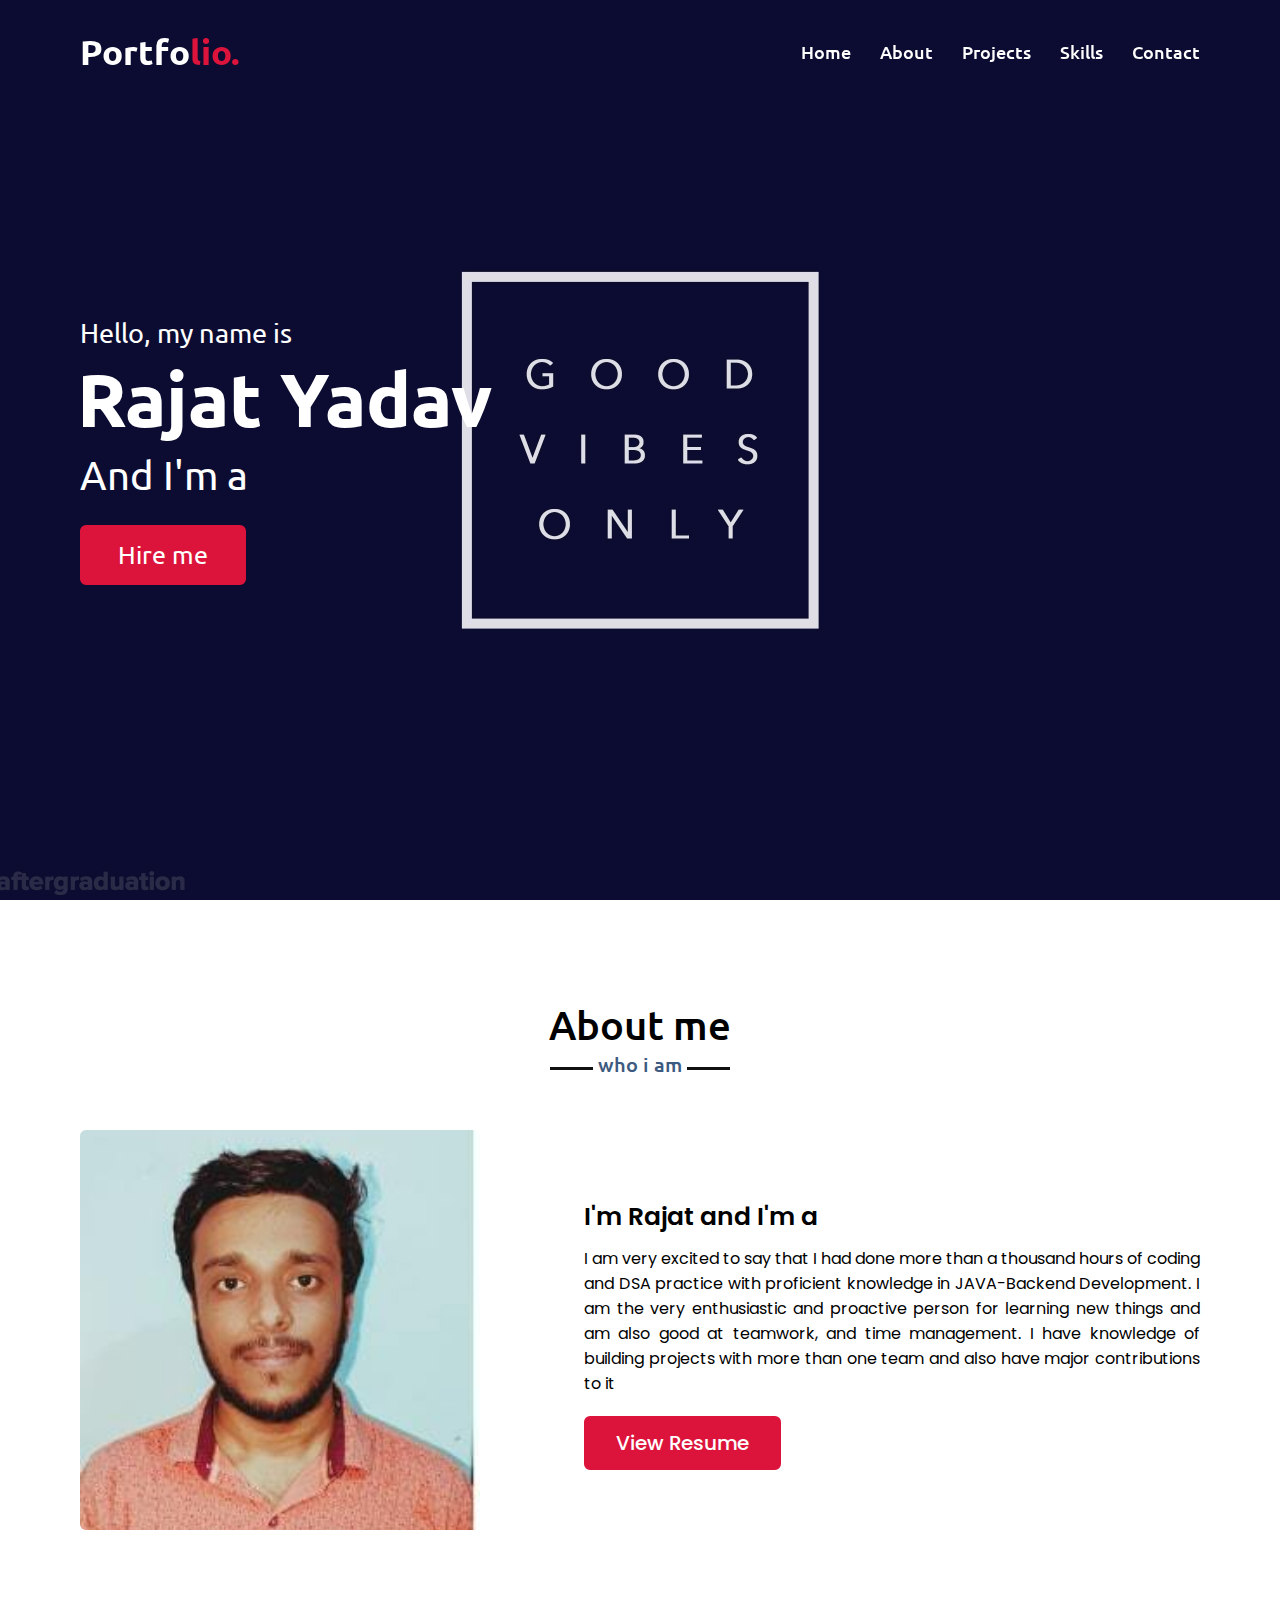
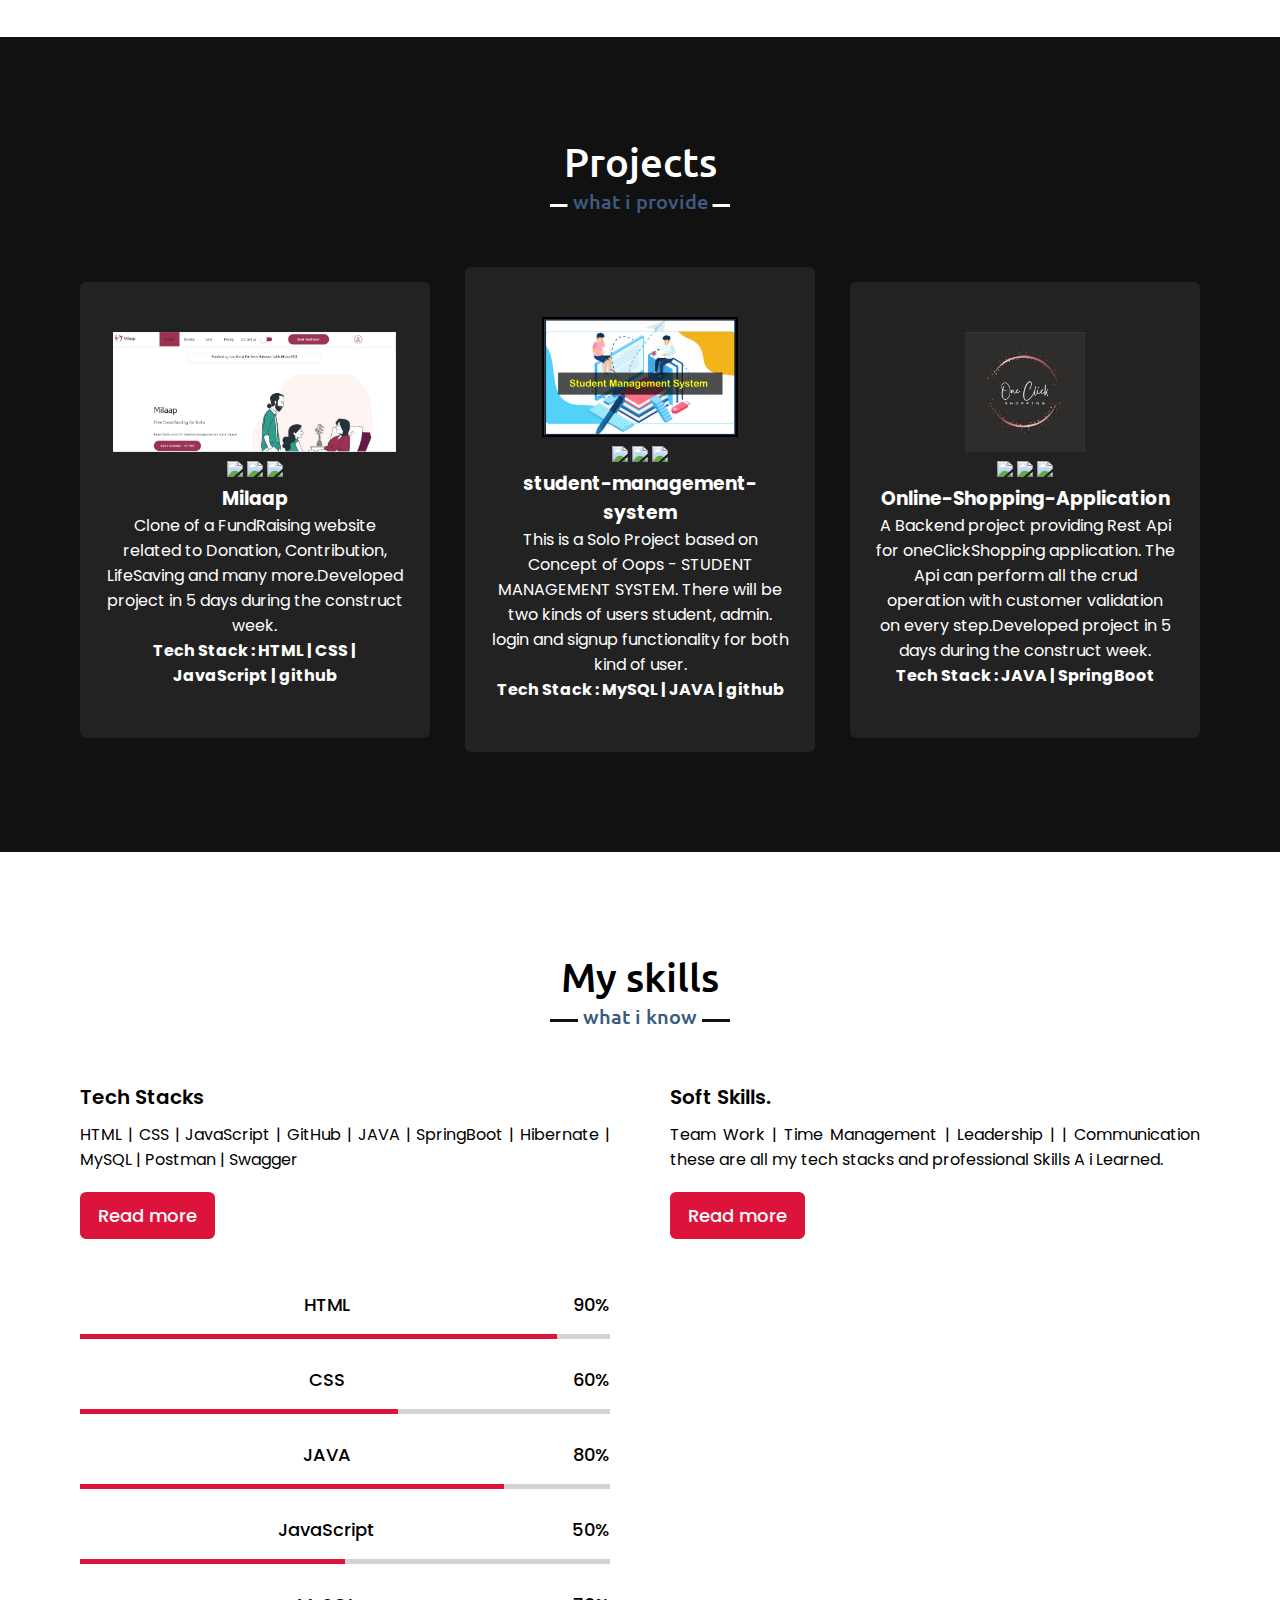
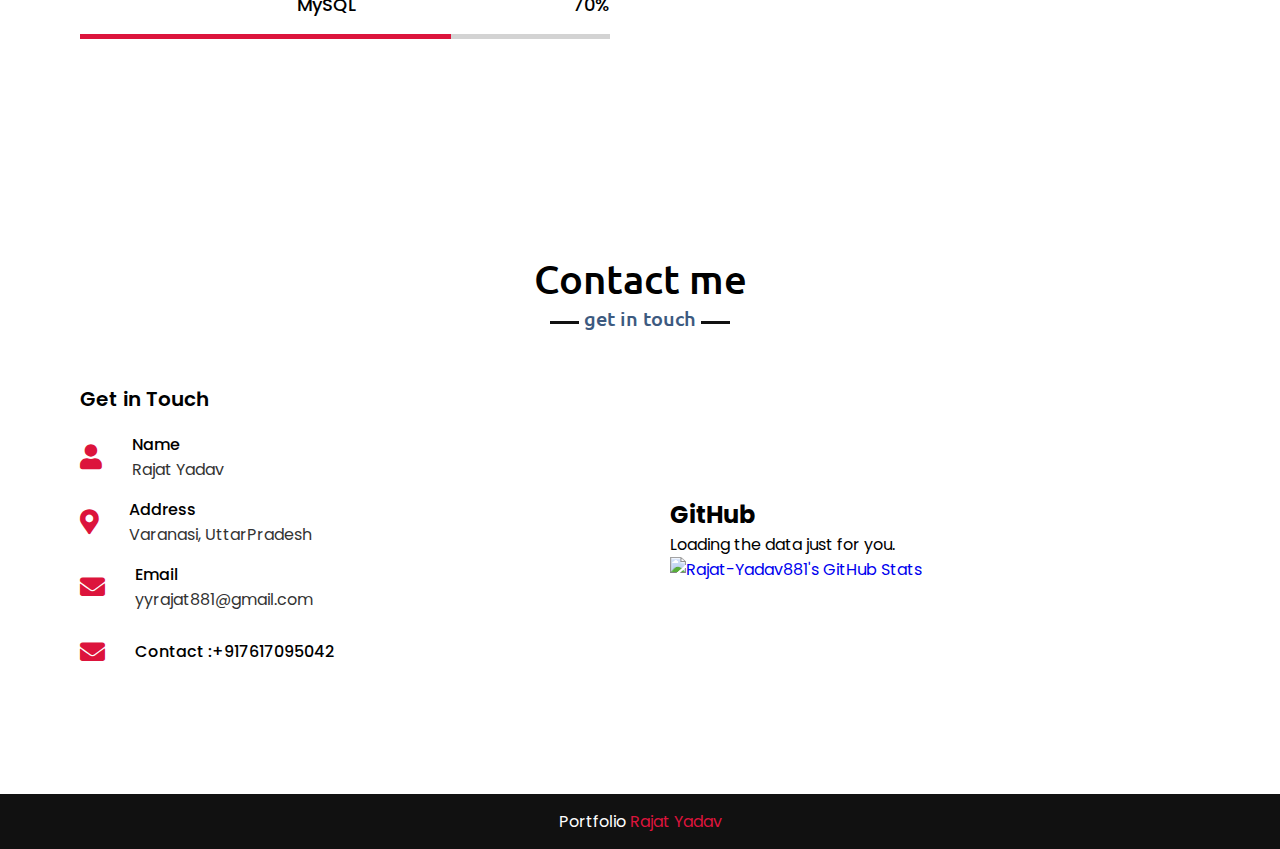
==== index.html @ ba959f11 "ok" ====
<!DOCTYPE html>

<html lang="en">
<head>
    <meta charset="UTF-8">
    <meta name="viewport" content="width=device-width, initial-scale=1.0">
    <title>Rajat-Yadav881</title>
    <link rel="stylesheet" href="style.css">
    <link rel="stylesheet" href="https://cdnjs.cloudflare.com/ajax/libs/font-awesome/5.15.3/css/all.min.css"/>
    <script src="https://code.jquery.com/jquery-3.5.1.min.js"></script>
    <script src="https://cdnjs.cloudflare.com/ajax/libs/typed.js/2.0.11/typed.min.js"></script>
    <script src="https://cdnjs.cloudflare.com/ajax/libs/waypoints/4.0.1/jquery.waypoints.min.js"></script>
    <script src="https://cdnjs.cloudflare.com/ajax/libs/OwlCarousel2/2.3.4/owl.carousel.min.js"></script>
    <link rel="stylesheet" href="https://cdnjs.cloudflare.com/ajax/libs/OwlCarousel2/2.3.4/assets/owl.carousel.min.css"/>
    <link rel="stylesheet" href="https://unpkg.com/github-calendar@latest/dist/github-calendar-responsive.css"/>
    <title>LIGHTBOX EXAMPLE</title>
</head>
<body>
    <div class="scroll-up-btn">
        <i class="fas fa-angle-up"></i>
    </div>
    <nav class="navbar">
        <div class="max-width">
            <div class="logo"><a href="#">Portfo<span>lio.</span></a></div>
            <ul class="menu">
                <li><a href="#home" class="menu-btn">Home</a></li>
                <li><a href="#about" class="menu-btn">About</a></li>
                <li><a href="#teams" class="menu-btn">Projects</a></li>
                <li><a href="#skills" class="menu-btn">Skills</a></li>
               
                <li><a href="#contact" class="menu-btn">Contact</a></li>
            </ul>
            <div class="menu-btn">
                <i class="fas fa-bars"></i>
            </div>
        </div>
    </nav>

    <!-- home section start -->
    <section class="home" id="home">
        <div class="max-width">
            <div class="home-content">
                <div class="text-1">Hello, my name is</div>
                <div class="text-2">Rajat Yadav</div>
                <div class="text-3">And I'm a <span class="typing"></span></div>
                <a href="#">Hire me</a>
            </div>
        </div>
    </section>

    <!-- about section start -->
    <section class="about" id="about">
        <div class="max-width">
            <h2 class="title">About me</h2>
            <div class="about-content">
                <div class="column left">
                    <img src="images/profile-1.jpeg" alt="">
                </div>
                <div class="column right">
                    <div class="text">I'm Rajat and I'm a <span class="typing-2"></span></div>
                    <p>I am very excited to say that I had done more than a thousand hours of coding and DSA practice with proficient knowledge in JAVA-Backend Development. I am the very enthusiastic and proactive person for learning new things and am also good at teamwork, and time management. I have knowledge of building projects with more than one team and also have major contributions to it</p>
                    <a href="https://drive.google.com/uc?export=download&id=1FH0e9hUYEWpfNUwDpYj1N8Ql7I7G68Jq" onclick="window.open('https://drive.google.com/file/d/1FH0e9hUYEWpfNUwDpYj1N8Ql7I7G68Jq/view?usp=sharing')">View Resume</a>
                    
                </div>
            </div>                      
        </div>
    </section>

    <!-- services section start -->
    <section class="services" id="services">
        <div class="max-width">
            <h2 class="title">Projects</h2>
            <div class="serv-content">
                <div class="card">
                    <div class="box">
                        <img src="images/profile-2.jpeg" alt="" height="120px">
                        <div>
                            <a href="https://github.com/Rajat-Yadav881/truculent-creature-9857"><img  src="https://img.icons8.com/color/48/null/github-2.png" height="50px"/></a>
                            <a href="https://jocular-duckanoo-47e177.netlify.app"><img src="https://img.icons8.com/color/48/null/launched-rocket--v1.png" height="50px"/></a>
                            <a href="https://drive.google.com/file/d/1Tvstv4YWqIetnLRfA1WeJfl8kllccbNu/view?usp=sharing"><img src="https://img.icons8.com/stickers/100/null/live-video-on.png" height="50px"/></a>
                        </div>
                        <h3 href="">Milaap</h3>
                        <p>Clone of a FundRaising website related to Donation, Contribution, LifeSaving and many more.Developed project in 5 days during the construct week.</p>
                        <h4>Tech Stack : HTML | CSS | JavaScript | github</h4>
                    </div>
                </div>
                <div class="card">
                    <div class="box">
                        <img src="images/student-management-system.jpeg" height="120px" alt="">
                        <div>
                            <a href="https://github.com/Rajat-Yadav881/youthfulGlass8497"><img  src="https://img.icons8.com/color/48/null/github-2.png" height="50px"/></a>
                            <a href="https://github.com/Rajat-Yadav881/youthfulGlass8497"><img src="https://img.icons8.com/color/48/null/launched-rocket--v1.png" height="50px"/></a>
                            <a href="https://drive.google.com/file/d/1Tvstv4YWqIetnLRfA1WeJfl8kllccbNu/view?usp=sharing"><img src="https://img.icons8.com/stickers/100/null/live-video-on.png" height="50px"/></a>

                        </div>
                        <h3 href="">student-management-system</h3>  
                        <p>This is a Solo Project based on Concept of Oops - STUDENT MANAGEMENT SYSTEM. There will be two kinds of users student, admin. login and signup functionality for both kind of user.</p>            

                        <h4>Tech Stack : MySQL | JAVA | github</h4>

                    </div>
                </div>
                <div class="card">
                    <div class="box">
                       <img src="images/OneClick.png" height="120px" alt="">
                       <div>
                        <a href="https://github.com/Farheen-cell/-gabby-cushion-2074"><img  src="https://img.icons8.com/color/48/null/github-2.png" height="50px"/></a>
                            <a href="https://github.com/Farheen-cell/-gabby-cushion-2074"><img src="https://img.icons8.com/color/48/null/launched-rocket--v1.png" height="50px"/></a>
                            <a href="https://drive.google.com/file/d/1S8FdG6ngc8yl9rr1MKyNikLmRcPFKx-w/view?usp=sharing "><img src="https://img.icons8.com/stickers/100/null/live-video-on.png" height="50px"/></a>
                       </div>
                       <h3 href="">Online-Shopping-Application </h3>
                       <p>A Backend project providing Rest Api for oneClickShopping application. The Api can perform all the crud operation with customer validation on every step.Developed project in 5 days during the construct week.</p>
                       <h4>Tech Stack : JAVA | SpringBoot</h4>
                    </div>
                </div>
               </div>
            </div>
        </div>
    </section> 

    <!-- skills section start -->
    <section class="skills" id="skills">
        <div class="max-width">
            <h2 class="title">My skills</h2>
            <div class="skills-content">
                <div class="column left">
                    <div class="text">Tech Stacks</div>
                    <p>HTML | CSS | JavaScript | GitHub | JAVA | SpringBoot | Hibernate | MySQL | Postman | Swagger</p>
                    <a href="#">Read more</a>
                </div>
                <div class="column left">
                    <div class="text">Soft Skills.</div>
                    <p>Team Work | Time Management | Leadership | | Communication these are all my tech stacks and professional Skills A i Learned.</p>
                    <a href="#">Read more</a>
                </div>
                <div style="margin-top: 40px;" class="column right">
                    <div class="bars">
                        <div class="info">
                            <img class="seek" src="https://cdn.pixabay.com/photo/2017/08/05/11/16/logo-2582748_640.png" alt="">
                            <span>HTML</span>
                            <span>90%</span>
                        </div>
                        <div class="line html"></div>
                    </div>
                    <div class="bars">
                        <div class="info">
                            <img class="seek" src="https://cdn.pixabay.com/photo/2017/08/05/11/16/logo-2582747_1280.png" alt="">
                            <span>CSS</span>
                            <span>60%</span>
                        </div>
                        <div class="line css"></div>
                    </div>
                    <div class="bars">
                        <div class="info">
                            <img class="seek" src="https://upload.wikimedia.org/wikipedia/en/thumb/3/30/Java_programming_language_logo.svg/1200px-Java_programming_language_logo.svg.png" alt="">
                            <span>JAVA</span>
                            <span>80%</span>
                        </div>
                        <div class="line js"></div>
                    </div>
                    <div class="bars">
                        <div class="info">
                            <img class="seek" src="https://uploads-ssl.webflow.com/62038ffc9cd2db4558e3c7b7/6242e5dd4337267623f1e7a5_js.svg" alt="">
                            <span>JavaScript</span>
                            <span>50%</span>
                        </div>
                        <div class="line php"></div>
                    </div>
                    <div class="bars">
                        <div class="info">
                            <img class="seek" src="https://www.logo.wine/a/logo/MySQL/MySQL-Logo.wine.svg" alt="">
                            <span>MySQL</span>
                            <span>70%</span>
                        </div>
                        <div class="line mysql"></div>
                    </div>
                </div>
            </div>
        </div>
    </section>

    <!-- teams section start
    <section class="teams" id="teams">
        <div class="max-width">
            <h2 class="title">My Projects</h2>
            <div class="carousel owl-carousel">
                <div class="card">
                    <div class="box">
                        <img src="images/profile-01.jpeg" alt="">
                        <div class="text"><a style="color: white;"   href="https://github.com/Farheen-cell/-gabby-cushion-2074">Online Shopping Application <div id="sideWalk"><img src="https://img.icons8.com/ios/50/null/launched-rocket.png"/><img src="https://img.icons8.com/color/48/null/github--v1.png"/></div></a></div>
                        <p>Lorem ipsum dolor sit amet consectetur adipisicing elit.</p>
                    </div>
                </div>
                <div class="card">
                    <div class="box">
                        <img src="images/profile-2.jpeg" alt="">
                        <div class="text"><a style="color: white;"   href="https://github.com/Rajat-Yadav881/truculent-creature-9857">Milaap <div id="sideWalk"><img src="https://img.icons8.com/ios/50/null/launched-rocket.png"/><img src="https://img.icons8.com/color/48/null/github--v1.png"/></div> </a></div>
                        <p>Milaap. Free Crowdfunding for India. Raise funds online for medical social cause.</p>
                    </div>
                </div>
                <div class="card">
                    <div class="box">
                        <img src="images/profile-3.jpeg" alt="">
                        <div class="text"><a style="color: white;"   href="https://timecampp.netlify.app/">TimeCamp <div id="sideWalk"><img src="https://img.icons8.com/ios/50/null/launched-rocket.png"/><img src="https://img.icons8.com/color/48/null/github--v1.png"/></div></a></div>
                        <p>TimeCamp is a simple, yet feature-rich time tracking app.</p>
                    </div>
                </div>
                <div class="card">
                    <div class="box">
                        <img src="images/profile-4.jpeg" alt="">
                        <div class="text"><a style="color: white;"   href="https://github.com/Hartumpa/Unsplash-Clone-Project">UnSplash <div id="sideWalk"><img src="https://img.icons8.com/ios/50/null/launched-rocket.png"/><img src="https://img.icons8.com/color/48/null/github--v1.png"/></div></a></div>
                        <p>Beautiful, free images and photos that you can download</p>
                    </div>
                </div>
                <div class="card">
                    <div class="box">
                        <img src="images/profile-5.jpeg" alt="">
                        <div class="text"><a style="color: white;"   href="https://github.com/Rajat-Yadav881/truculent-creature-9857">Calculator <div id="sideWalk"><img src="https://img.icons8.com/ios/50/null/launched-rocket.png"/><img src="https://img.icons8.com/color/48/null/github--v1.png"/></div></a></div>
                        <p>Calculator is used to calculate the complex mathmetical problems.</p>
                    </div>
                </div>
                <div class="card">
                    <div class="box">
                        <img src="images/student-management-system.jpeg" alt="">
                        <div class="text"><a style="color: white;"  href="https://github.com/Rajat-Yadav881/youthfulGlass8497">Student Management System <div id="sideWalk"><img src="https://img.icons8.com/ios/50/null/launched-rocket.png"/><img src="https://img.icons8.com/color/48/null/github--v1.png"/></div></a></div>
                        <p>manage all the data generated by a School</p>
                    </div>
                </div>
            </div>
        </div>
    </section> -->

    <!-- contact section start -->
    <section class="contact" id="contact">
        <div class="max-width">
            <h2 class="title">Contact me</h2>
            <div class="contact-content">
                <div class="column left">
                    <div class="text">Get in Touch</div>
                  
                    <div class="icons">
                        <div class="row">
                            <i class="fas fa-user"></i>
                            <div class="info">
                                <div class="head">Name</div>
                                <div class="sub-title">Rajat Yadav</div>
                            </div>
                        </div>
                        <div class="row">
                            <i class="fas fa-map-marker-alt"></i>
                            <div class="info">
                                <div class="head">Address</div>
                                <div class="sub-title">Varanasi, UttarPradesh</div>
                            </div>
                        </div>
                        <div class="row">
                            <i class="fas fa-envelope"></i>
                            <div class="info">
                                <div class="head">Email</div>
                                <div class="sub-title">yyrajat881@gmail.com</div>
                            </div>
                        </div>
                        <div class="row">
                            <i class="fas fa-envelope"></i>
                            <div class="info">
                                <div class="head"><a style="color: black;">Contact :+917617095042</a></div>                          
                            </div>
                        </div>
                    </div>
                </div>
                <div class="column right">
                    <h2>GitHub</h2>
                    <!-- <div class="text">Message me</div>
                    <form action="#">
                        <div class="fields">
                            <div class="field name">
                                <input type="text" placeholder="Name" required>
                            </div>
                            <div class="field email">
                                <input type="email" placeholder="Email" required>
                            </div>
                        </div>
                        <div class="field">
                            <input type="text" placeholder="Subject" required>
                        </div>
                        <div class="field textarea">
                            <textarea cols="30" rows="10" placeholder="Message.." required></textarea>
                        </div>
                        <div class="button-area">
                            <button type="submit">Send message</button>
                        </div>
                    </form> -->

                    <div class="calendar">
                        <!-- Loading stuff -->
                        Loading the data just for you.
                    </div>
                    <a href="https://awesome-github-stats.azurewebsites.net/index.html??cardType=github">    <img  alt="Rajat-Yadav881's GitHub Stats" src="https://awesome-github-stats.azurewebsites.net/user-stats/Rajat-Yadav881?cardType=github" />  </a>
                </div>
            </div>
        </div>
    </section>

    <!-- footer section start -->
    <footer>
        <span>Portfolio <a href="#">Rajat Yadav</a></span>
    </footer>

    <script src="script.js"></script>
    <script src="https://unpkg.com/github-calendar@latest/dist/github-calendar.min.js"></script>
    <script>
        GitHubCalendar(".calendar", "Rajat-Yadav881");
        // or enable responsive functionality
        GitHubCalendar(".calendar", "Rajat-Yadav881", { responsive: true });
    </script>

</body>
</html>
---- style.css ----
/*  import google fonts */
@import url('https://fonts.googleapis.com/css2?family=Poppins:wght@400;500;600;700&family=Ubuntu:wght@400;500;700&display=swap');

*{
    margin: 0;
    padding: 0;
    box-sizing: border-box;
    text-decoration: none;
}
html{
    scroll-behavior: smooth;
}
.seek{
    height: 50px;
}
#sideWalk img{
    height: 50px;
    object-fit: scale-down
}
#sideWalk{
    align-items: center;
}
/* custom scroll bar */
::-webkit-scrollbar {
    width: 10px;
}
::-webkit-scrollbar-track {
    background: #f1f1f1;
}
::-webkit-scrollbar-thumb {
    background: #888;
}

::-webkit-scrollbar-thumb:hover {
    background: #555;
}

/* all similar content styling codes */
section{
    padding: 100px 0;
}
.max-width{
    max-width: 1300px;
    padding: 0 80px;
    margin: auto;
}
.about, .services, .skills, .teams, .contact, footer{
    font-family: 'Poppins', sans-serif;
}
.about .about-content,
.services .serv-content,
.skills .skills-content,
.contact .contact-content{
    display: flex;
    flex-wrap: wrap;
    align-items: center;
    justify-content: space-between;
}
section .title{
    position: relative;
    text-align: center;
    font-size: 40px;
    font-weight: 500;
    margin-bottom: 60px;
    padding-bottom: 20px;
    font-family: 'Ubuntu', sans-serif;
}
section .title::before{
    content: "";
    position: absolute;
    bottom: 0px;
    left: 50%;
    width: 180px;
    height: 3px;
    background: #111;
    transform: translateX(-50%);
}
section .title::after{
    position: absolute;
    bottom: -8px;
    left: 50%;
    font-size: 20px;
    color: rgb(61,90,128);
    padding: 0 5px;
    background: #fff;
    transform: translateX(-50%);
}

/* navbar styling */
.navbar{
    position: fixed;
    width: 100%;
    z-index: 999;
    padding: 30px 0;
    font-family: 'Ubuntu', sans-serif;
    transition: all 0.3s ease;
}
.navbar.sticky{
    padding: 15px 0;
    background: crimson;
}
.navbar .max-width{
    display: flex;
    align-items: center;
    justify-content: space-between;
}
.navbar .logo a{
    color: #fff;
    font-size: 35px;
    font-weight: 600;
}
.navbar .logo a span{
    color: crimson;
    transition: all 0.3s ease;
}
.navbar.sticky .logo a span{
    color: #fff;
}
.navbar .menu li{
    list-style: none;
    display: inline-block;
}
.navbar .menu li a{
    display: block;
    color: #fff;
    font-size: 18px;
    font-weight: 500;
    margin-left: 25px;
    transition: color 0.3s ease;
}
.navbar .menu li a:hover{
    color: crimson;
}
.navbar.sticky .menu li a:hover{
    color: #fff;
}

/* menu btn styling */
.menu-btn{
    color: #fff;
    font-size: 23px;
    cursor: pointer;
    display: none;
}
.scroll-up-btn{
    position: fixed;
    height: 45px;
    width: 42px;
    background: crimson;
    right: 30px;
    bottom: 10px;
    text-align: center;
    line-height: 45px;
    color: #fff;
    z-index: 9999;
    font-size: 30px;
    border-radius: 6px;
    border-bottom-width: 2px;
    cursor: pointer;
    opacity: 0;
    pointer-events: none;
    transition: all 0.3s ease;
}
.scroll-up-btn.show{
    bottom: 30px;
    opacity: 1;
    pointer-events: auto;
}
.scroll-up-btn:hover{
    filter: brightness(90%);
}


/* home section styling */
.home{
    display: flex;
    background: url("images/banner.jpg") no-repeat center;
    height: 100vh;
    color: #fff;
    min-height: 500px;
    background-size: cover;
    background-attachment: fixed;
    font-family: 'Ubuntu', sans-serif;
}
.home .max-width{
  width: 100%;
  display: flex;
}
.home .max-width .row{
  margin-right: 0;
}
.home .home-content .text-1{
    font-size: 27px;
}
.home .home-content .text-2{
    font-size: 75px;
    font-weight: 600;
    margin-left: -3px;
}
.home .home-content .text-3{
    font-size: 40px;
    margin: 5px 0;
}
.home .home-content .text-3 span{
    color: crimson;
    font-weight: 500;
}
.home .home-content a{
    display: inline-block;
    background: crimson;
    color: #fff;
    font-size: 25px;
    padding: 12px 36px;
    margin-top: 20px;
    font-weight: 400;
    border-radius: 6px;
    border: 2px solid crimson;
    transition: all 0.3s ease;
}
.home .home-content a:hover{
    color: rgb(61,90,128);
    background: none;
}

/* about section styling */
.about .title::after{
    content: "who i am";
}
.about .about-content .left{
    width: 45%;
}
.about .about-content .left img{
    height: 400px;
    width: 400px;
    object-fit: cover;
    border-radius: 6px;
}
.about .about-content .right{
    width: 55%;
}
.about .about-content .right .text{
    font-size: 25px;
    font-weight: 600;
    margin-bottom: 10px;
}
.about .about-content .right .text span{
    color: crimson;
}
.about .about-content .right p{
    text-align: justify;
}
.about .about-content .right a{
    display: inline-block;
    background: crimson;
    color: #fff;
    font-size: 20px;
    font-weight: 500;
    padding: 10px 30px;
    margin-top: 20px;
    border-radius: 6px;
    border: 2px solid crimson;
    transition: all 0.3s ease;
}
.about .about-content .right a:hover{
    color: crimson;
    background: none;
}

/* services section styling */
.services, .teams{
    color:#fff;
    background: #111;
}
.services .title::before,
.teams .title::before{
    background: #fff;
}
.services .title::after,
.teams .title::after{
    background: #111;
    content: "what i provide";
}
.services .serv-content .card{
    width: calc(33% - 20px);
    background: #222;
    text-align: center;
    border-radius: 6px;
    padding: 50px 25px;
    cursor: pointer;
    transition: all 0.3s ease;
}
.services .serv-content .card:hover{
    background: crimson;
}
.services .serv-content .card .box{
    transition: all 0.3s ease;
}
.services .serv-content .card:hover .box{
    transform: scale(1.05);
}
.services .serv-content .card i{
    font-size: 50px;
    color: crimson;
    transition: color 0.3s ease;
}
.services .serv-content .card:hover i{
    color: #fff;
}
.services .serv-content .card .text{
    font-size: 25px;
    font-weight: 500;
    margin: 10px 0 7px 0;
}

/* skills section styling */

.skills .title::after{
    content: "what i know";
}
.skills .skills-content .column{
    width: calc(50% - 30px);
}
.skills .skills-content .left .text{
    font-size: 20px;
    font-weight: 600;
    margin-bottom: 10px;
}
.skills .skills-content .left p{
    text-align: justify;
}
.skills .skills-content .left a{
    display: inline-block;
    background: crimson;
    color: #fff;
    font-size: 18px;
    font-weight: 500;
    padding: 8px 16px;
    margin-top: 20px;
    border-radius: 6px;
    border: 2px solid crimson;
    transition: all 0.3s ease;
}
.skills .skills-content .left a:hover{
    color: crimson;
    background: none;
}
.skills .skills-content .right .bars{
    margin-bottom: 15px;
}
.skills .skills-content .right .info{
    display: flex;
    margin-bottom: 5px;
    align-items: center;
    justify-content: space-between;
}
.skills .skills-content .right span{
    font-weight: 500;
    font-size: 18px;
}
.skills .skills-content .right .line{
    height: 5px;
    width: 100%;
    background: lightgrey;
    position: relative;
}
.skills .skills-content .right .line::before{
    content: "";
    position: absolute;
    height: 100%;
    left: 0;
    top: 0;
    background: crimson;
}
.skills-content .right .html::before{
    width: 90%;
}
.skills-content .right .css::before{
    width: 60%;
}
.skills-content .right .js::before{
    width: 80%;
}
.skills-content .right .php::before{
    width: 50%;
}
.skills-content .right .mysql::before{
    width: 70%;
}

/* teams section styling */
.teams .title::after{
    content: "who with me";
}
.teams .carousel .card{
    background: #222;
    border-radius: 6px;
    padding: 25px 35px;
    text-align: center;
    overflow: hidden;
    transition: all 0.3s ease;
}
.teams .carousel .card:hover{
    background: crimson;
}
.teams .carousel .card .box{
    display: flex;
    flex-direction: column;
    align-items: center;
    justify-content: center;
    transition: all 0.3s ease;
}
.teams .carousel .card:hover .box{
    transform: scale(1.05);
}
.teams .carousel .card .text{
    font-size: 25px;
    font-weight: 500;
    margin: 10px 0 7px 0;
}
.teams .carousel .card img{
    height: 150px;
    width: 150px;
    object-fit: cover;
    border-radius: 4%;
    border: 5px solid crimson;
    transition: all 0.3s ease;
}
.teams .carousel .card:hover img{
    border-color: #fff;
}
.owl-dots{
    text-align: center;
    margin-top: 20px;
}
.owl-dot{
    height: 13px;
    width: 13px;
    margin: 0 5px;
    outline: none!important;
    border-radius: 50%;
    border: 2px solid crimson!important;
    transition: all 0.3s ease;
}
.owl-dot.active{
    width: 35px;
    border-radius: 14px;
}
.owl-dot.active,
.owl-dot:hover{
    background: crimson!important;
}

/* contact section styling */
.contact .title::after{
    content: "get in touch";
}
.contact .contact-content .column{
    width: calc(50% - 30px);
}
.contact .contact-content .text{
    font-size: 20px;
    font-weight: 600;
    margin-bottom: 10px;
}
.contact .contact-content .left p{
    text-align: justify;
}
.contact .contact-content .left .icons{
    margin: 10px 0;
}
.contact .contact-content .row{
    display: flex;
    height: 65px;
    align-items: center;
}
.contact .contact-content .row .info{
    margin-left: 30px;
}
.contact .contact-content .row i{
    font-size: 25px;
    color: crimson;
}
.contact .contact-content .info .head{
    font-weight: 500;
}
.contact .contact-content .info .sub-title{
    color: #333;
}
.contact .right form .fields{
    display: flex;
}
.contact .right form .field,
.contact .right form .fields .field{
    height: 45px;
    width: 100%;
    margin-bottom: 15px;
}
.contact .right form .textarea{
    height: 80px;
    width: 100%;
}
.contact .right form .name{
    margin-right: 10px;
}
.contact .right form .field input,
.contact .right form .textarea textarea{
    height: 100%;
    width: 100%;
    border: 1px solid lightgrey;
    border-radius: 6px;
    outline: none;
    padding: 0 15px;
    font-size: 17px;
    font-family: 'Poppins', sans-serif;
    transition: all 0.3s ease;
}
.contact .right form .field input:focus,
.contact .right form .textarea textarea:focus{
    border-color: #b3b3b3;
}
.contact .right form .textarea textarea{
  padding-top: 10px;
  resize: none;
}
.contact .right form .button-area{
  display: flex;
  align-items: center;
}
.right form .button-area button{
  color: #fff;
  display: block;
  width: 160px!important;
  height: 45px;
  outline: none;
  font-size: 18px;
  font-weight: 500;
  border-radius: 6px;
  cursor: pointer;
  flex-wrap: nowrap;
  background: crimson;
  border: 2px solid crimson;
  transition: all 0.3s ease;
}
.right form .button-area button:hover{
  color: crimson;
  background: none;
}
/* footer section styling */
footer{
    background: #111;
    padding: 15px 23px;
    color: #fff;
    text-align: center;
}
footer span a{
    color: crimson;
    text-decoration: none;
}
footer span a:hover{
    text-decoration: underline;
}


/* responsive media query start */
@media (max-width: 1104px) {
    .about .about-content .left img{
        height: 350px;
        width: 350px;
    }
}

@media (max-width: 991px) {
    .max-width{
        padding: 0 50px;
    }
}
@media (max-width: 947px){
    .menu-btn{
        display: block;
        z-index: 999;
    }
    .menu-btn i.active:before{
        content: "\f00d";
    }
    .navbar .menu{
        position: fixed;
        height: 100vh;
        width: 100%;
        left: -100%;
        top: 0;
        background: #111;
        text-align: center;
        padding-top: 80px;
        transition: all 0.3s ease;
    }
    .navbar .menu.active{
        left: 0;
    }
    .navbar .menu li{
        display: block;
    }
    .navbar .menu li a{
        display: inline-block;
        margin: 20px 0;
        font-size: 25px;
    }
    .home .home-content .text-2{
        font-size: 70px;
    }
    .home .home-content .text-3{
        font-size: 35px;
    }
    .home .home-content a{
        font-size: 23px;
        padding: 10px 30px;
    }
    .max-width{
        max-width: 930px;
    }
    .about .about-content .column{
        width: 100%;
    }
    .about .about-content .left{
        display: flex;
        justify-content: center;
        margin: 0 auto 60px;
    }
    .about .about-content .right{
        flex: 100%;
    }
    .services .serv-content .card{
        width: calc(50% - 10px);
        margin-bottom: 20px;
    }
    .skills .skills-content .column,
    .contact .contact-content .column{
        width: 100%;
        margin-bottom: 35px;
    }
}

@media (max-width: 690px) {
    .max-width{
        padding: 0 23px;
    }
    .home .home-content .text-2{
        font-size: 60px;
    }
    .home .home-content .text-3{
        font-size: 32px;
    }
    .home .home-content a{
        font-size: 20px;
    }
    .services .serv-content .card{
        width: 100%;
    }
}

@media (max-width: 500px) {
    .home .home-content .text-2{
        font-size: 50px;
    }
    .home .home-content .text-3{
        font-size: 27px;
    }
    .about .about-content .right .text,
    .skills .skills-content .left .text{
        font-size: 19px;
    }
    .contact .right form .fields{
        flex-direction: column;
    }
    .contact .right form .name,
    .contact .right form .email{
        margin: 0;
    }
    .right form .error-box{
       width: 150px;
    }
    .scroll-up-btn{
        right: 15px;
        bottom: 15px;
        height: 38px;
        width: 35px;
        font-size: 23px;
        line-height: 38px;
    }
}
.black_overlay {
    display: none;
    position: absolute;
    top: 0%;
    left: 0%;
    width: 100%;
    height: 100%;
    background-color: black;
    z-index: 1001;
    -moz-opacity: 0.8;
    opacity: .80;
    filter: alpha(opacity=80);
  }
  .white_content {
    display: none;
    position: absolute;
    top: 25%;
    left: 25%;
    width: 50%;
    height: 100%;
    padding: 16px;
    border: 16px solid orange;
    background-color: white;
    z-index: 1002;
    overflow: auto;
  }
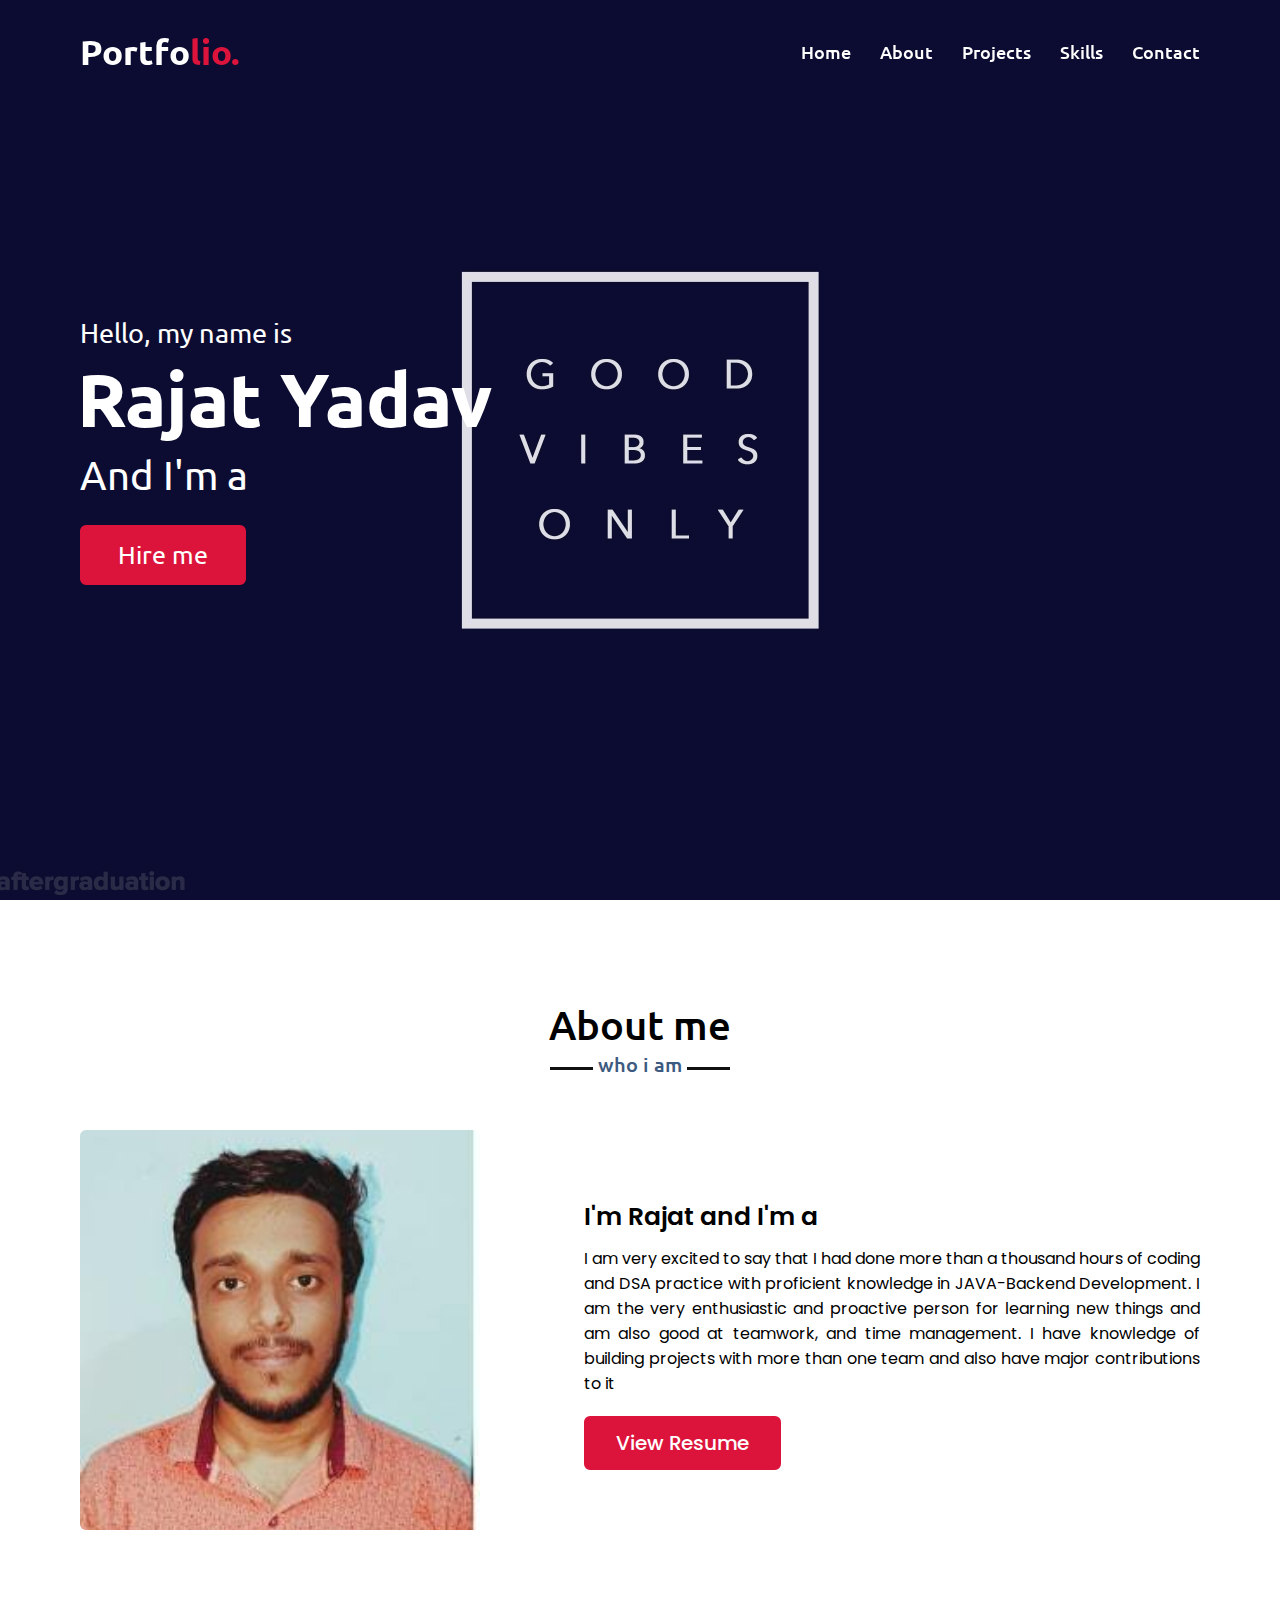
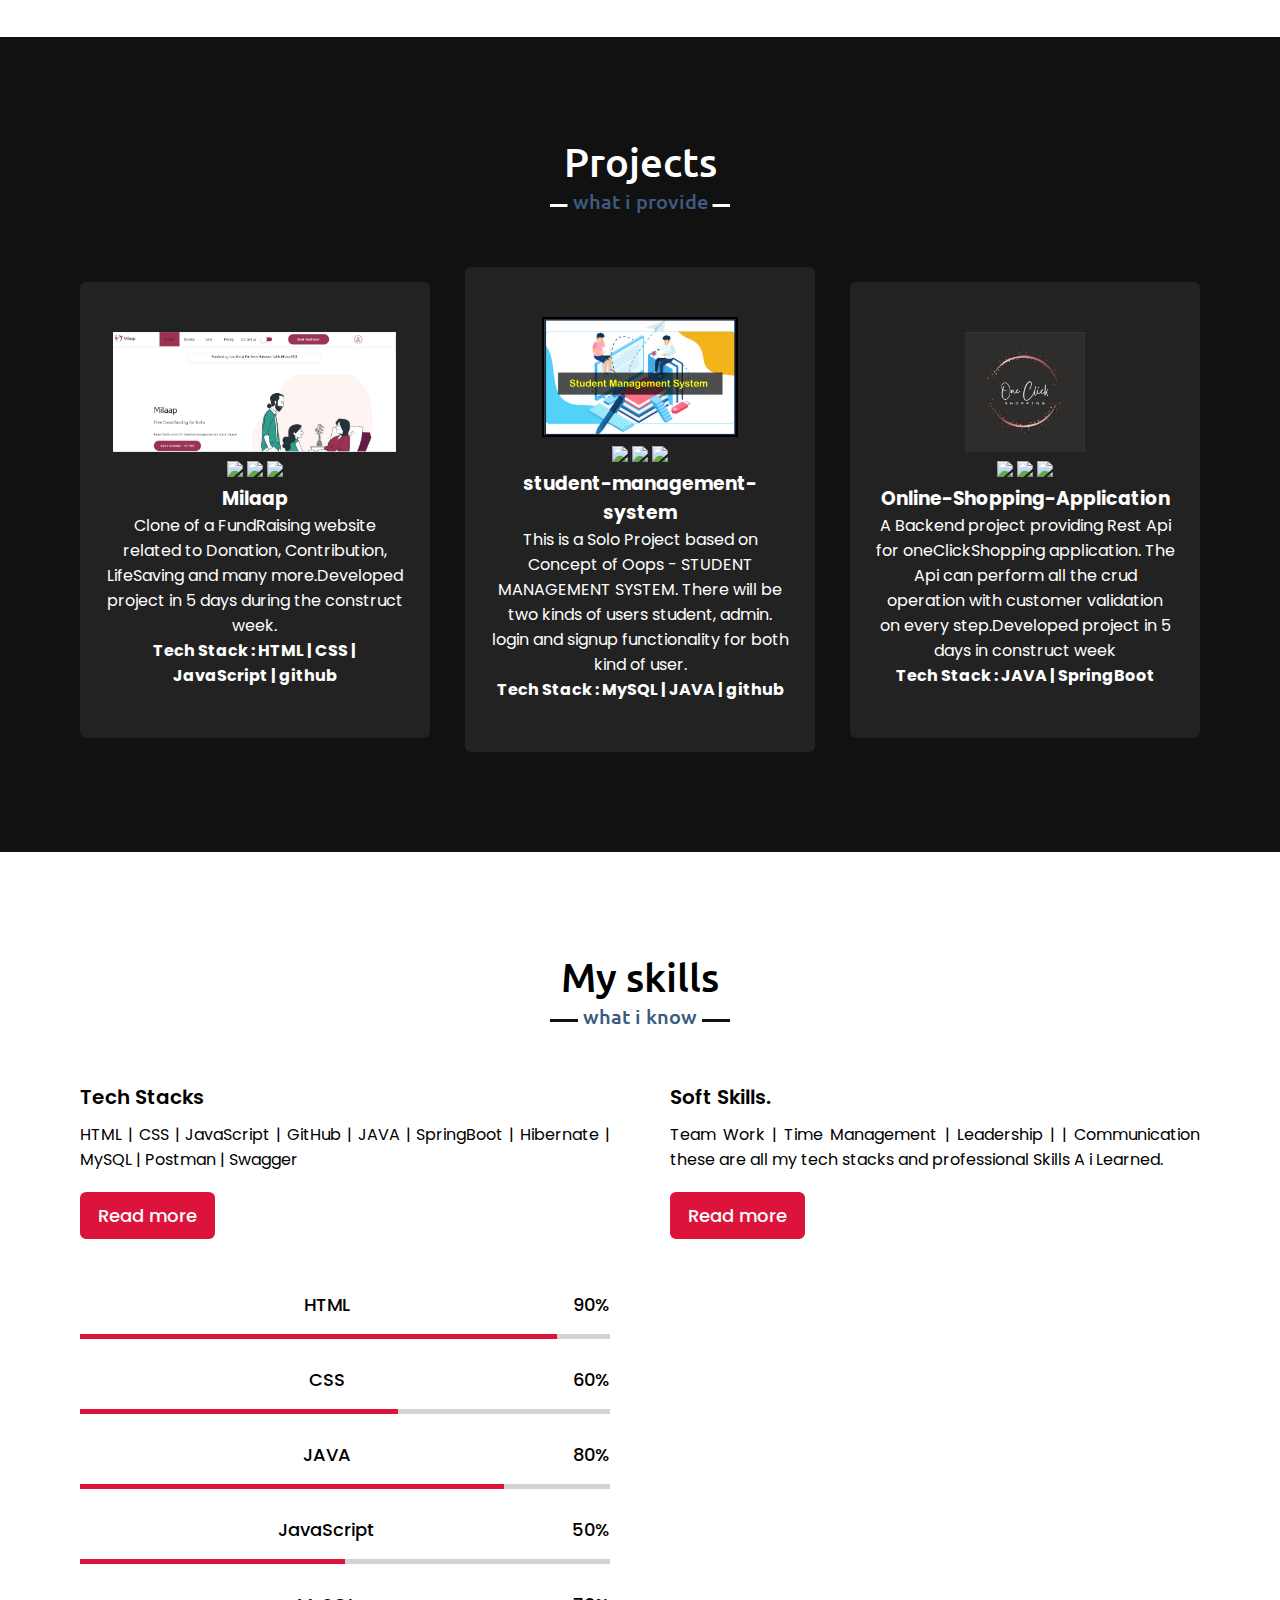
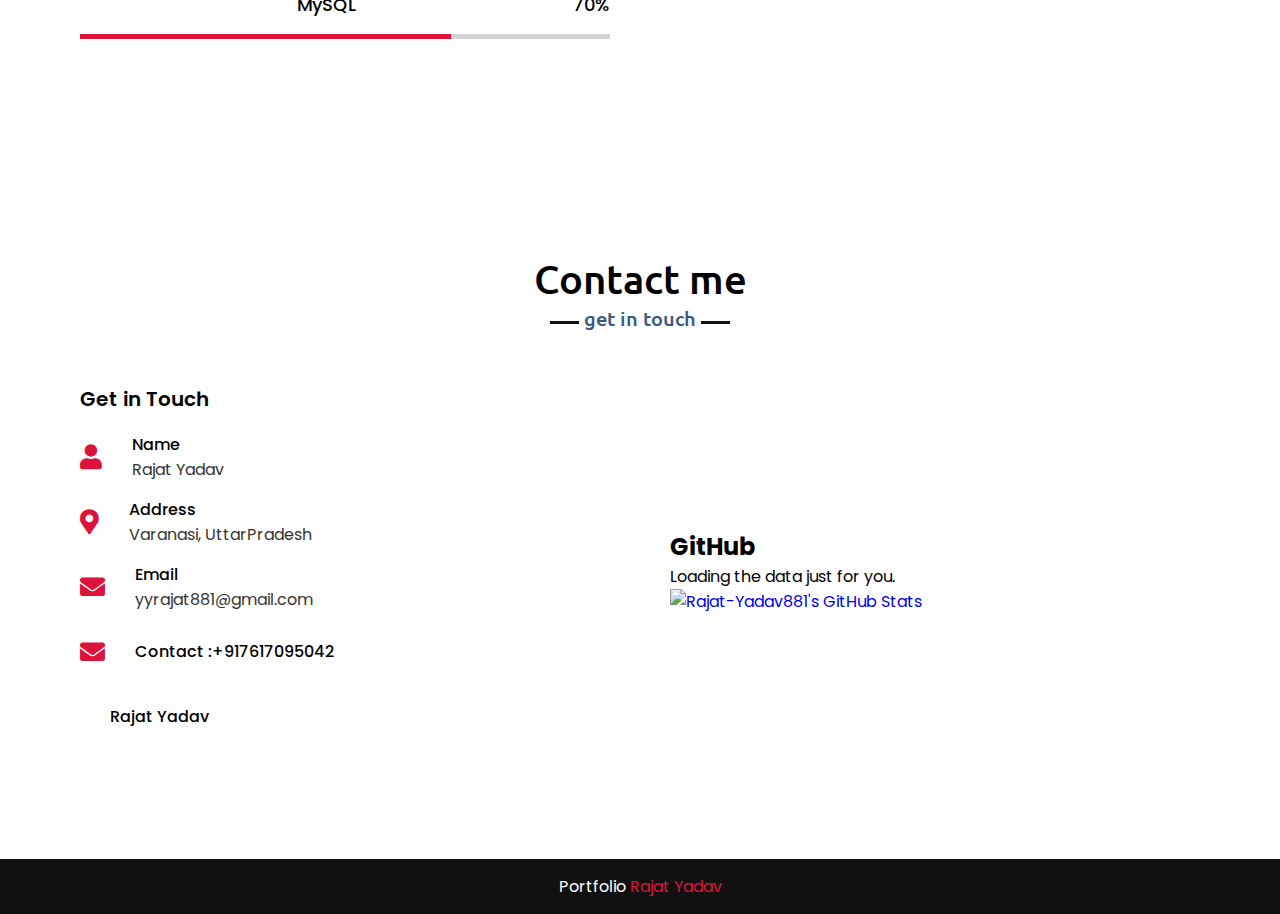
==== commit f5aedb91: "ok" ====
--- a/index.html
+++ b/index.html
@@ -13,7 +13,7 @@
     <script src="https://cdnjs.cloudflare.com/ajax/libs/OwlCarousel2/2.3.4/owl.carousel.min.js"></script>
     <link rel="stylesheet" href="https://cdnjs.cloudflare.com/ajax/libs/OwlCarousel2/2.3.4/assets/owl.carousel.min.css"/>
     <link rel="stylesheet" href="https://unpkg.com/github-calendar@latest/dist/github-calendar-responsive.css"/>
-    <title>LIGHTBOX EXAMPLE</title>
+    
 </head>
 <body>
     <div class="scroll-up-btn">
@@ -80,8 +80,11 @@
                             <a href="https://drive.google.com/file/d/1Tvstv4YWqIetnLRfA1WeJfl8kllccbNu/view?usp=sharing"><img src="https://img.icons8.com/stickers/100/null/live-video-on.png" height="50px"/></a>
                         </div>
                         <h3 href="">Milaap</h3>
-                        <p>Clone of a FundRaising website related to Donation, Contribution, LifeSaving and many more.Developed project in 5 days during the construct week.</p>
-                        <h4>Tech Stack : HTML | CSS | JavaScript | github</h4>
+                        <div>
+                            <p>Clone of a FundRaising website related to Donation, Contribution, LifeSaving and many more.Developed project in 5 days during the construct week.</p>
+                            <h4>Tech Stack : HTML | CSS | JavaScript | github</h4>
+                        </div>
+                        
                     </div>
                 </div>
                 <div class="card">
@@ -94,9 +97,12 @@
 
                         </div>
                         <h3 href="">student-management-system</h3>  
-                        <p>This is a Solo Project based on Concept of Oops - STUDENT MANAGEMENT SYSTEM. There will be two kinds of users student, admin. login and signup functionality for both kind of user.</p>            
-
-                        <h4>Tech Stack : MySQL | JAVA | github</h4>
+                        <div>
+                            <p>This is a Solo Project based on Concept of Oops - STUDENT MANAGEMENT SYSTEM. There will be two kinds of users student, admin. login and signup functionality for both kind of user.</p>            
+
+                            <h4>Tech Stack : MySQL | JAVA | github</h4>
+                        </div>
+                        
 
                     </div>
                 </div>
@@ -109,8 +115,11 @@
                             <a href="https://drive.google.com/file/d/1S8FdG6ngc8yl9rr1MKyNikLmRcPFKx-w/view?usp=sharing "><img src="https://img.icons8.com/stickers/100/null/live-video-on.png" height="50px"/></a>
                        </div>
                        <h3 href="">Online-Shopping-Application </h3>
-                       <p>A Backend project providing Rest Api for oneClickShopping application. The Api can perform all the crud operation with customer validation on every step.Developed project in 5 days during the construct week.</p>
-                       <h4>Tech Stack : JAVA | SpringBoot</h4>
+                       <div>
+                        <p>A Backend project providing Rest Api for oneClickShopping application. The Api can perform all the crud operation with customer validation on every step.Developed project in 5 days in construct week</p>
+                        <h4>Tech Stack : JAVA | SpringBoot</h4>
+                       </div>
+                       
                     </div>
                 </div>
                </div>
@@ -136,7 +145,7 @@
                 <div style="margin-top: 40px;" class="column right">
                     <div class="bars">
                         <div class="info">
-                            <img class="seek" src="https://cdn.pixabay.com/photo/2017/08/05/11/16/logo-2582748_640.png" alt="">
+                            <img class="seek" src="https://cdn.pixabay.com/photo/2017/08/05/11/16/logo-2582748_640.png" height="50px" alt="">
                             <span>HTML</span>
                             <span>90%</span>
                         </div>
@@ -144,7 +153,7 @@
                     </div>
                     <div class="bars">
                         <div class="info">
-                            <img class="seek" src="https://cdn.pixabay.com/photo/2017/08/05/11/16/logo-2582747_1280.png" alt="">
+                            <img class="seek" src="https://cdn.pixabay.com/photo/2017/08/05/11/16/logo-2582747_1280.png" height="50px" alt="">
                             <span>CSS</span>
                             <span>60%</span>
                         </div>
@@ -152,7 +161,7 @@
                     </div>
                     <div class="bars">
                         <div class="info">
-                            <img class="seek" src="https://upload.wikimedia.org/wikipedia/en/thumb/3/30/Java_programming_language_logo.svg/1200px-Java_programming_language_logo.svg.png" alt="">
+                            <img class="seek" src="https://upload.wikimedia.org/wikipedia/en/thumb/3/30/Java_programming_language_logo.svg/1200px-Java_programming_language_logo.svg.png" height="50px" alt="">
                             <span>JAVA</span>
                             <span>80%</span>
                         </div>
@@ -160,7 +169,7 @@
                     </div>
                     <div class="bars">
                         <div class="info">
-                            <img class="seek" src="https://uploads-ssl.webflow.com/62038ffc9cd2db4558e3c7b7/6242e5dd4337267623f1e7a5_js.svg" alt="">
+                            <img class="seek" src="https://uploads-ssl.webflow.com/62038ffc9cd2db4558e3c7b7/6242e5dd4337267623f1e7a5_js.svg" height="50px" alt="">
                             <span>JavaScript</span>
                             <span>50%</span>
                         </div>
@@ -168,7 +177,7 @@
                     </div>
                     <div class="bars">
                         <div class="info">
-                            <img class="seek" src="https://www.logo.wine/a/logo/MySQL/MySQL-Logo.wine.svg" alt="">
+                            <img class="seek" src="https://www.logo.wine/a/logo/MySQL/MySQL-Logo.wine.svg" height="50px" alt="">
                             <span>MySQL</span>
                             <span>70%</span>
                         </div>
@@ -264,6 +273,12 @@
                             <i class="fas fa-envelope"></i>
                             <div class="info">
                                 <div class="head"><a style="color: black;">Contact :+917617095042</a></div>                          
+                            </div>
+                        </div>
+                        <div class="row">
+                            <img  class="fli" src="https://static.vecteezy.com/system/resources/previews/009/097/186/original/blue-color-white-background-linkedin-design-logo-sign-symbol-free-vector.jpg" height="30px" alt="">
+                            <div class="info">
+                                <div class="head"><a href="https://www.linkedin.com/in/rajat-yadav-5b1b24233/"  style="color: black;">Rajat Yadav</a></div>                          
                             </div>
                         </div>
                     </div>
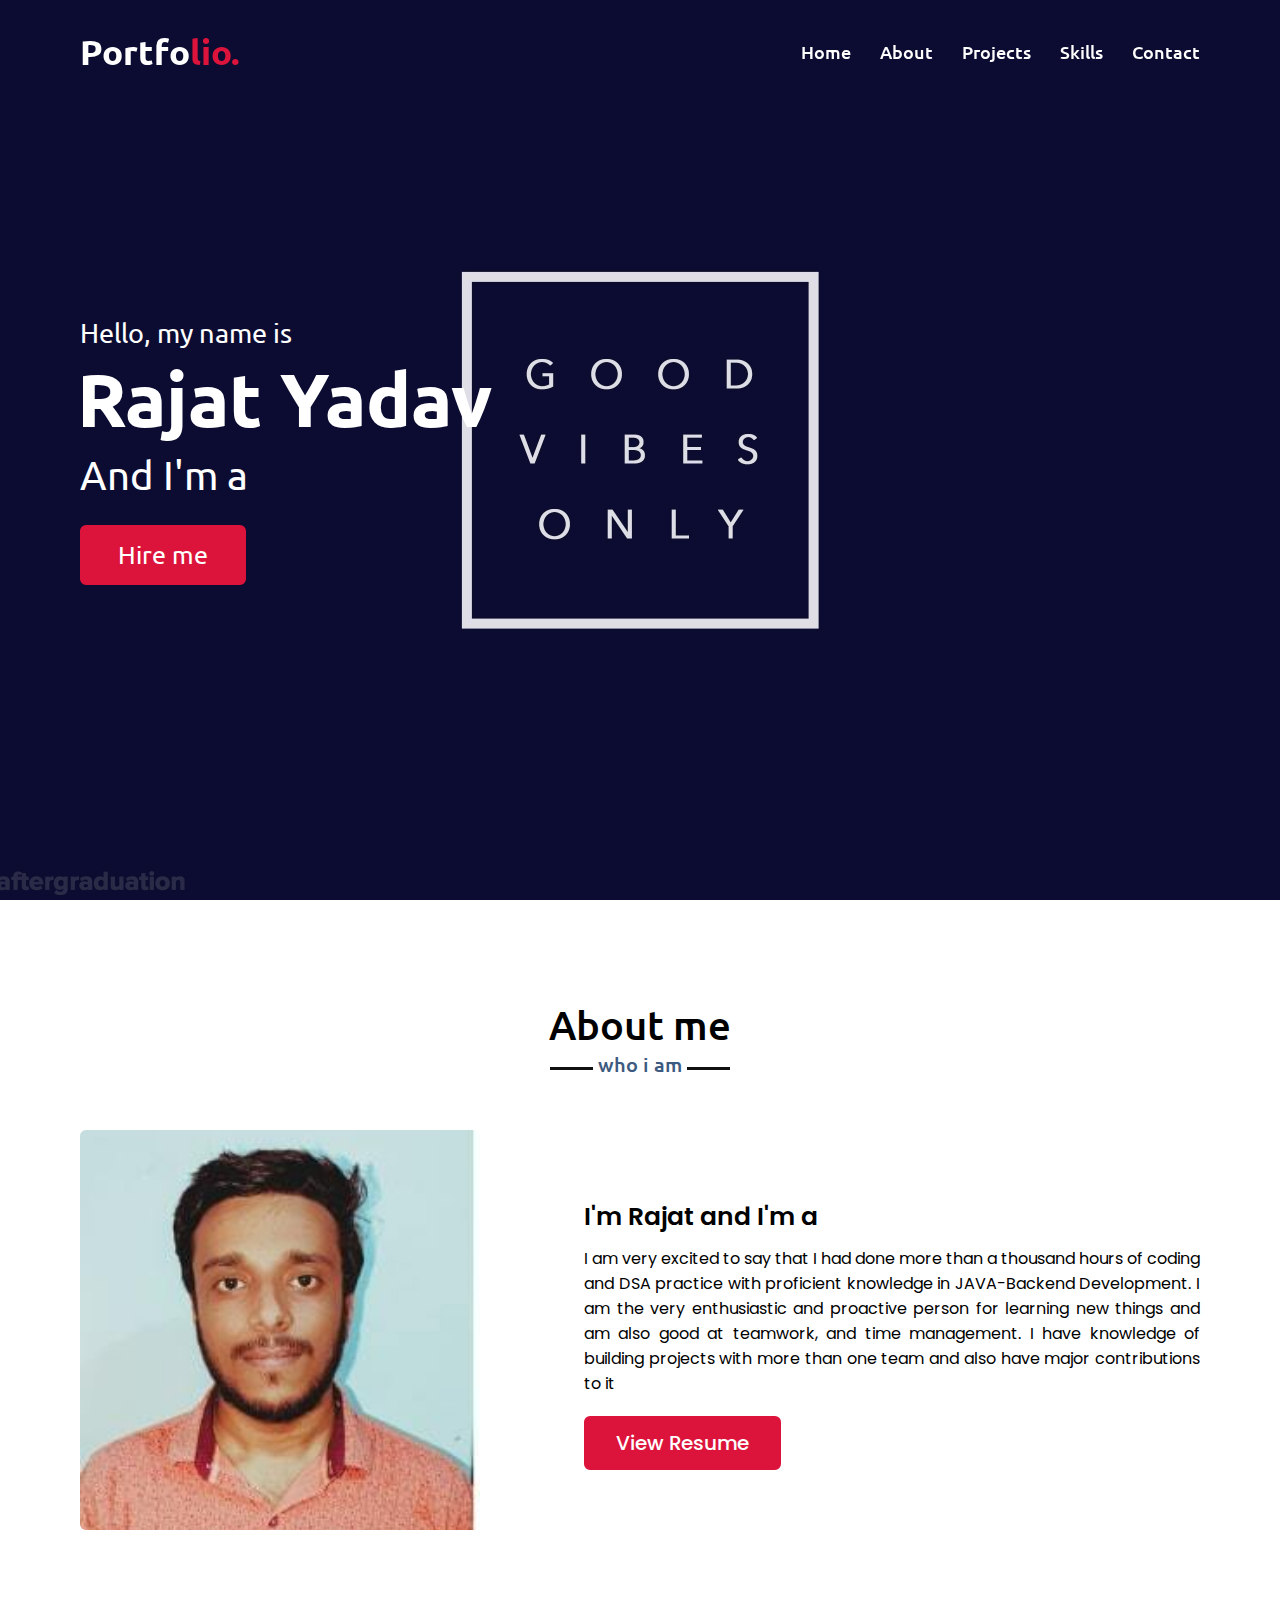
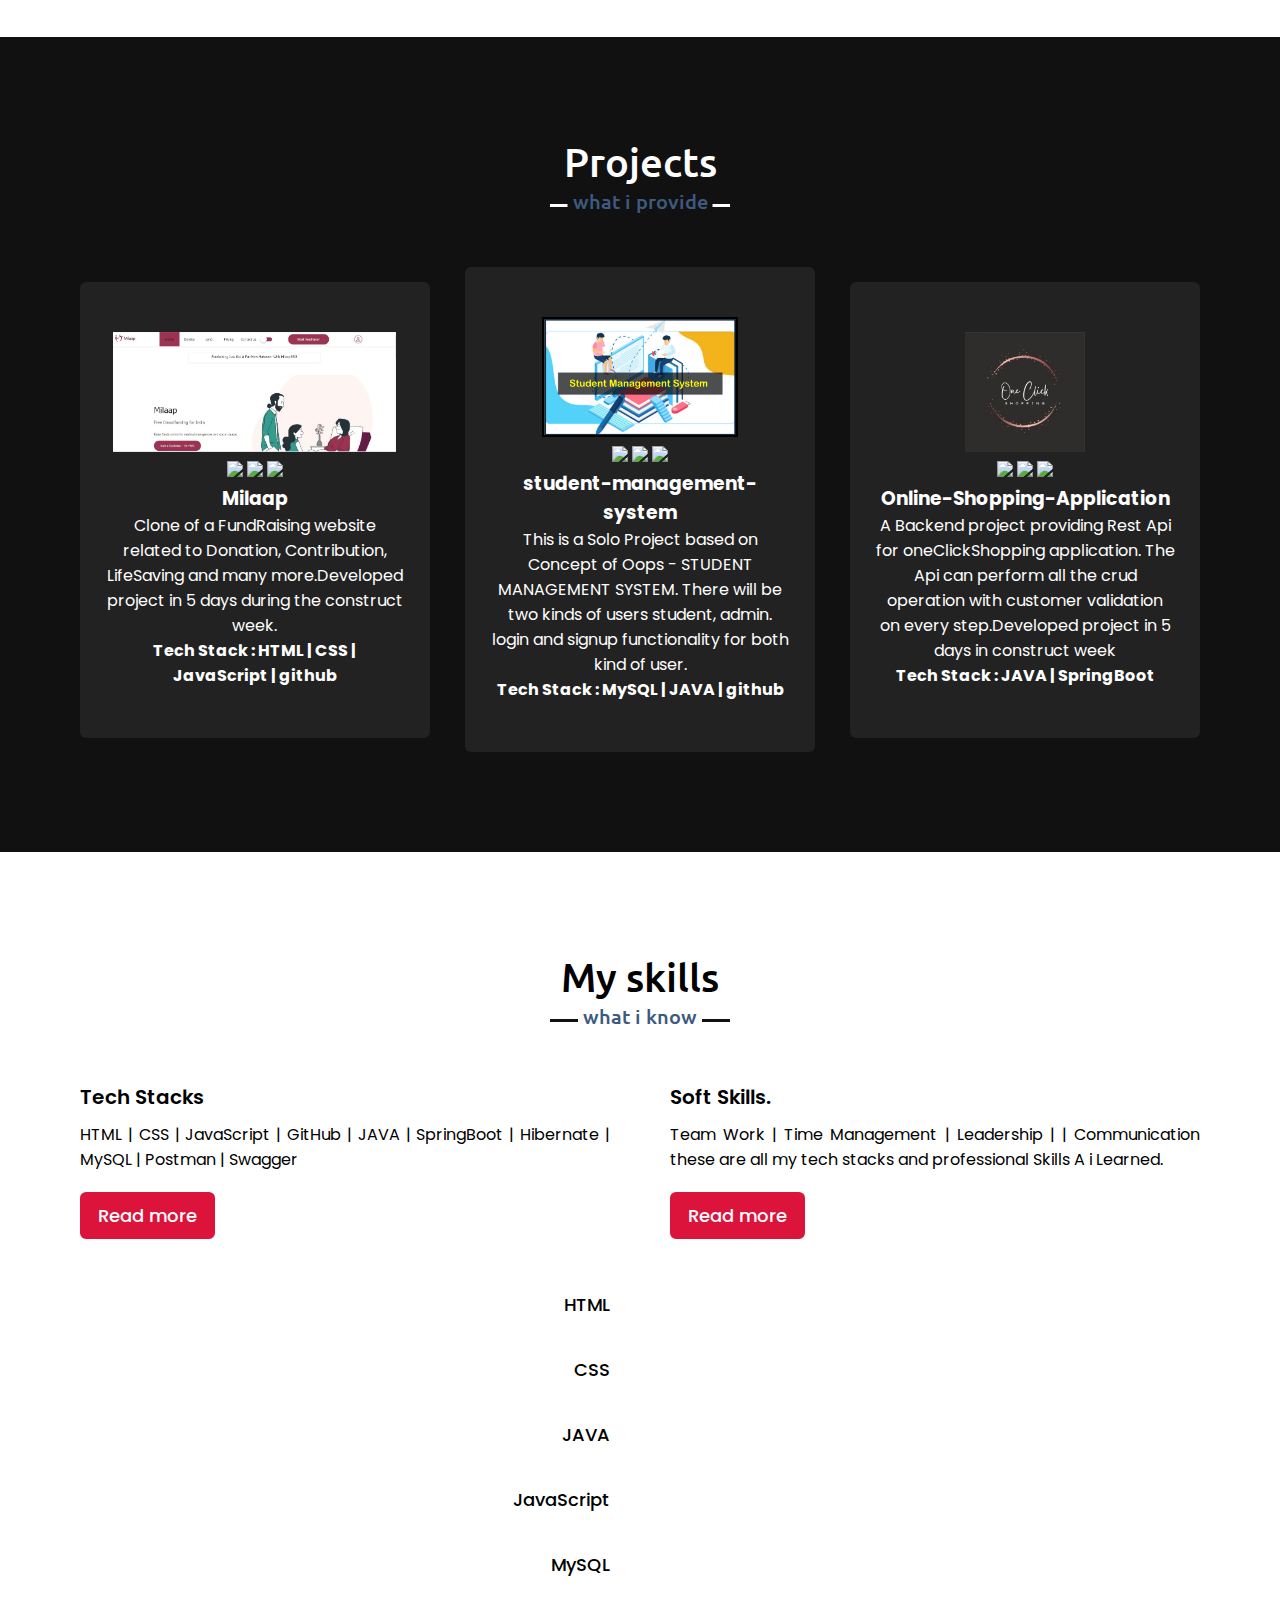
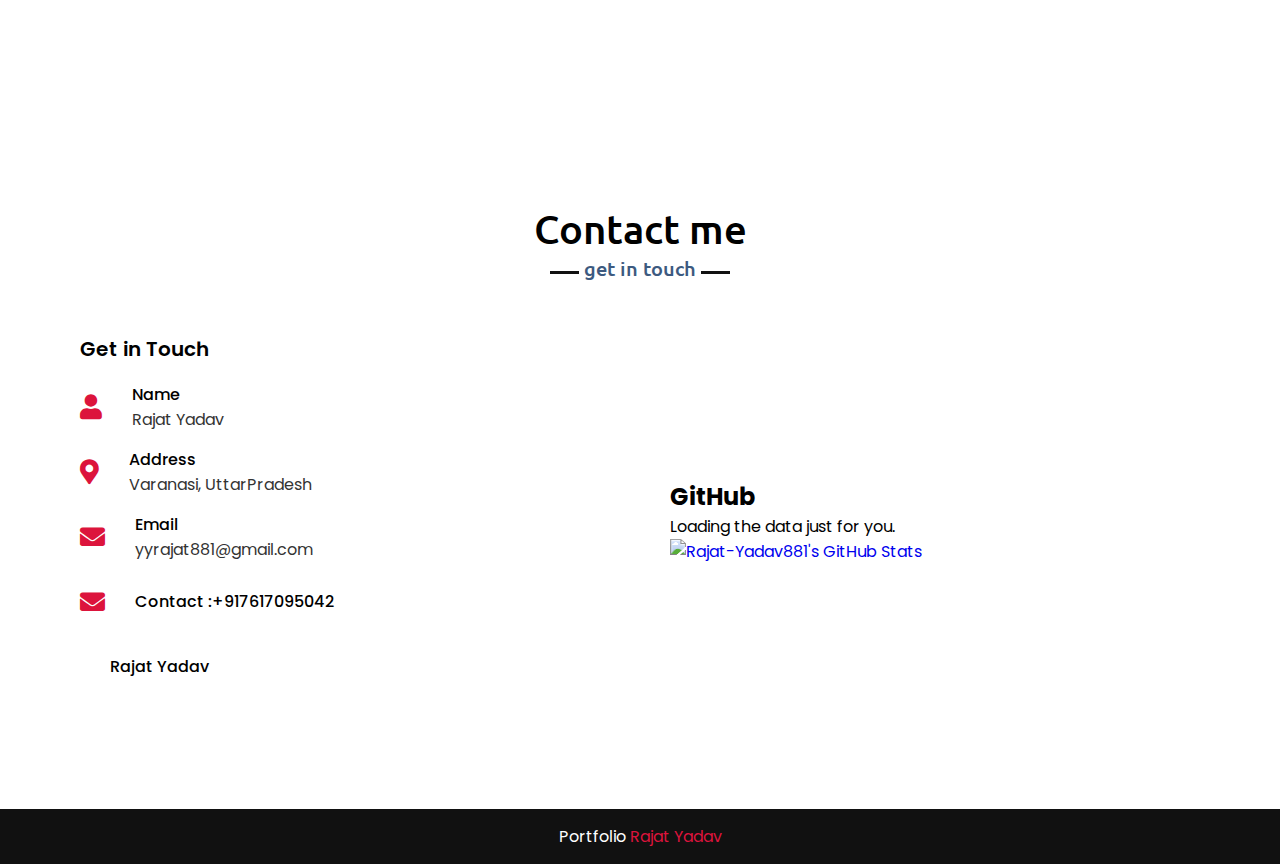
==== commit a195a6c7: "ok" ====
--- a/index.html
+++ b/index.html
@@ -147,41 +147,41 @@
                         <div class="info">
                             <img class="seek" src="https://cdn.pixabay.com/photo/2017/08/05/11/16/logo-2582748_640.png" height="50px" alt="">
                             <span>HTML</span>
-                            <span>90%</span>
-                        </div>
-                        <div class="line html"></div>
+                    
+                        </div>
+                        <!-- <div class="line html"></div> -->
                     </div>
                     <div class="bars">
                         <div class="info">
                             <img class="seek" src="https://cdn.pixabay.com/photo/2017/08/05/11/16/logo-2582747_1280.png" height="50px" alt="">
                             <span>CSS</span>
-                            <span>60%</span>
-                        </div>
-                        <div class="line css"></div>
+                    
+                        </div>
+                        <!-- <div class="line css"></div> -->
                     </div>
                     <div class="bars">
                         <div class="info">
                             <img class="seek" src="https://upload.wikimedia.org/wikipedia/en/thumb/3/30/Java_programming_language_logo.svg/1200px-Java_programming_language_logo.svg.png" height="50px" alt="">
                             <span>JAVA</span>
-                            <span>80%</span>
-                        </div>
-                        <div class="line js"></div>
+                   
+                        </div>
+                        <!-- <div class="line js"></div> -->
                     </div>
                     <div class="bars">
                         <div class="info">
                             <img class="seek" src="https://uploads-ssl.webflow.com/62038ffc9cd2db4558e3c7b7/6242e5dd4337267623f1e7a5_js.svg" height="50px" alt="">
                             <span>JavaScript</span>
-                            <span>50%</span>
-                        </div>
-                        <div class="line php"></div>
+                   
+                        </div>
+                        <!-- <div class="line php"></div> -->
                     </div>
                     <div class="bars">
                         <div class="info">
                             <img class="seek" src="https://www.logo.wine/a/logo/MySQL/MySQL-Logo.wine.svg" height="50px" alt="">
                             <span>MySQL</span>
-                            <span>70%</span>
-                        </div>
-                        <div class="line mysql"></div>
+                         
+                        </div>
+                        <!-- <div class="line mysql"></div> -->
                     </div>
                 </div>
             </div>
@@ -278,7 +278,7 @@
                         <div class="row">
                             <img  class="fli" src="https://static.vecteezy.com/system/resources/previews/009/097/186/original/blue-color-white-background-linkedin-design-logo-sign-symbol-free-vector.jpg" height="30px" alt="">
                             <div class="info">
-                                <div class="head"><a href="https://www.linkedin.com/in/rajat-yadav-5b1b24233/"  style="color: black;">Rajat Yadav</a></div>                          
+                                <div class="head"><a href="https://www.linkedin.com/in/rajat-yadav-5b1b24233/" target="_blank" style="color: black;">Rajat Yadav</a></div>                          
                             </div>
                         </div>
                     </div>
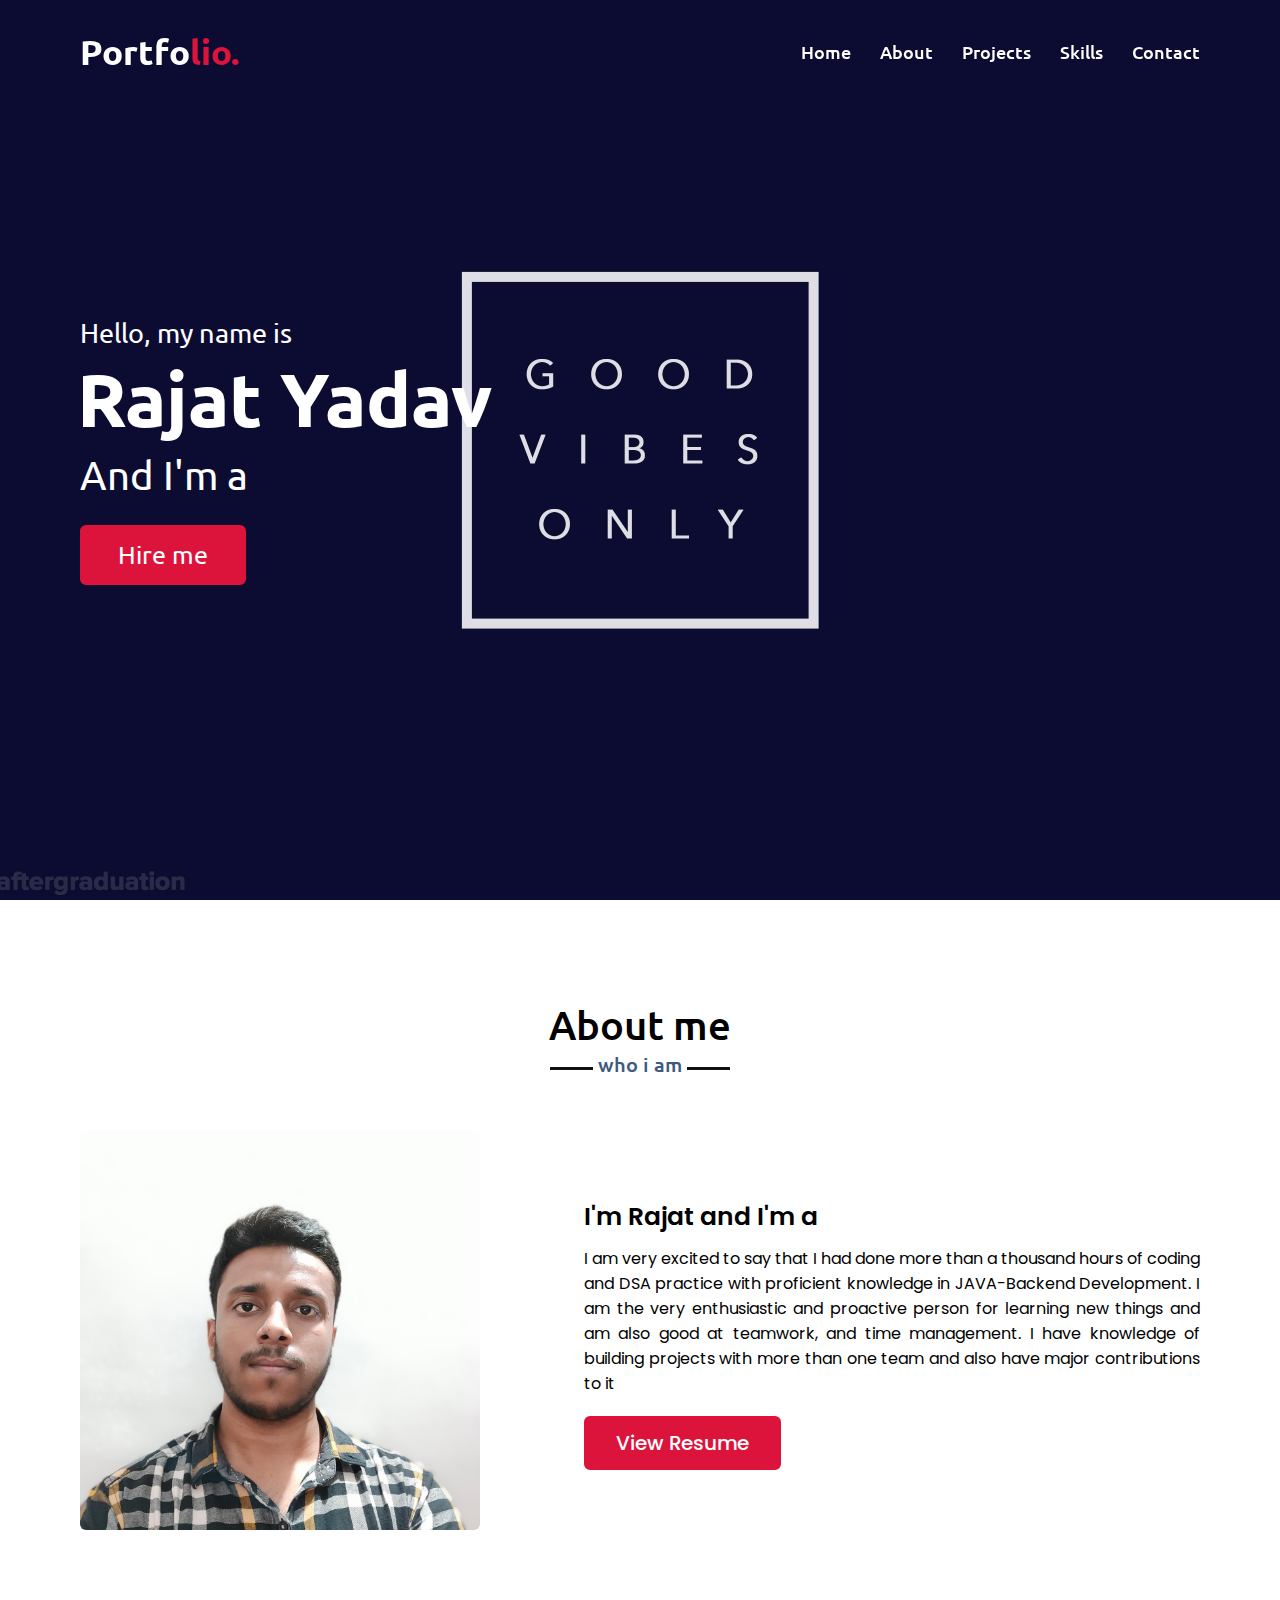
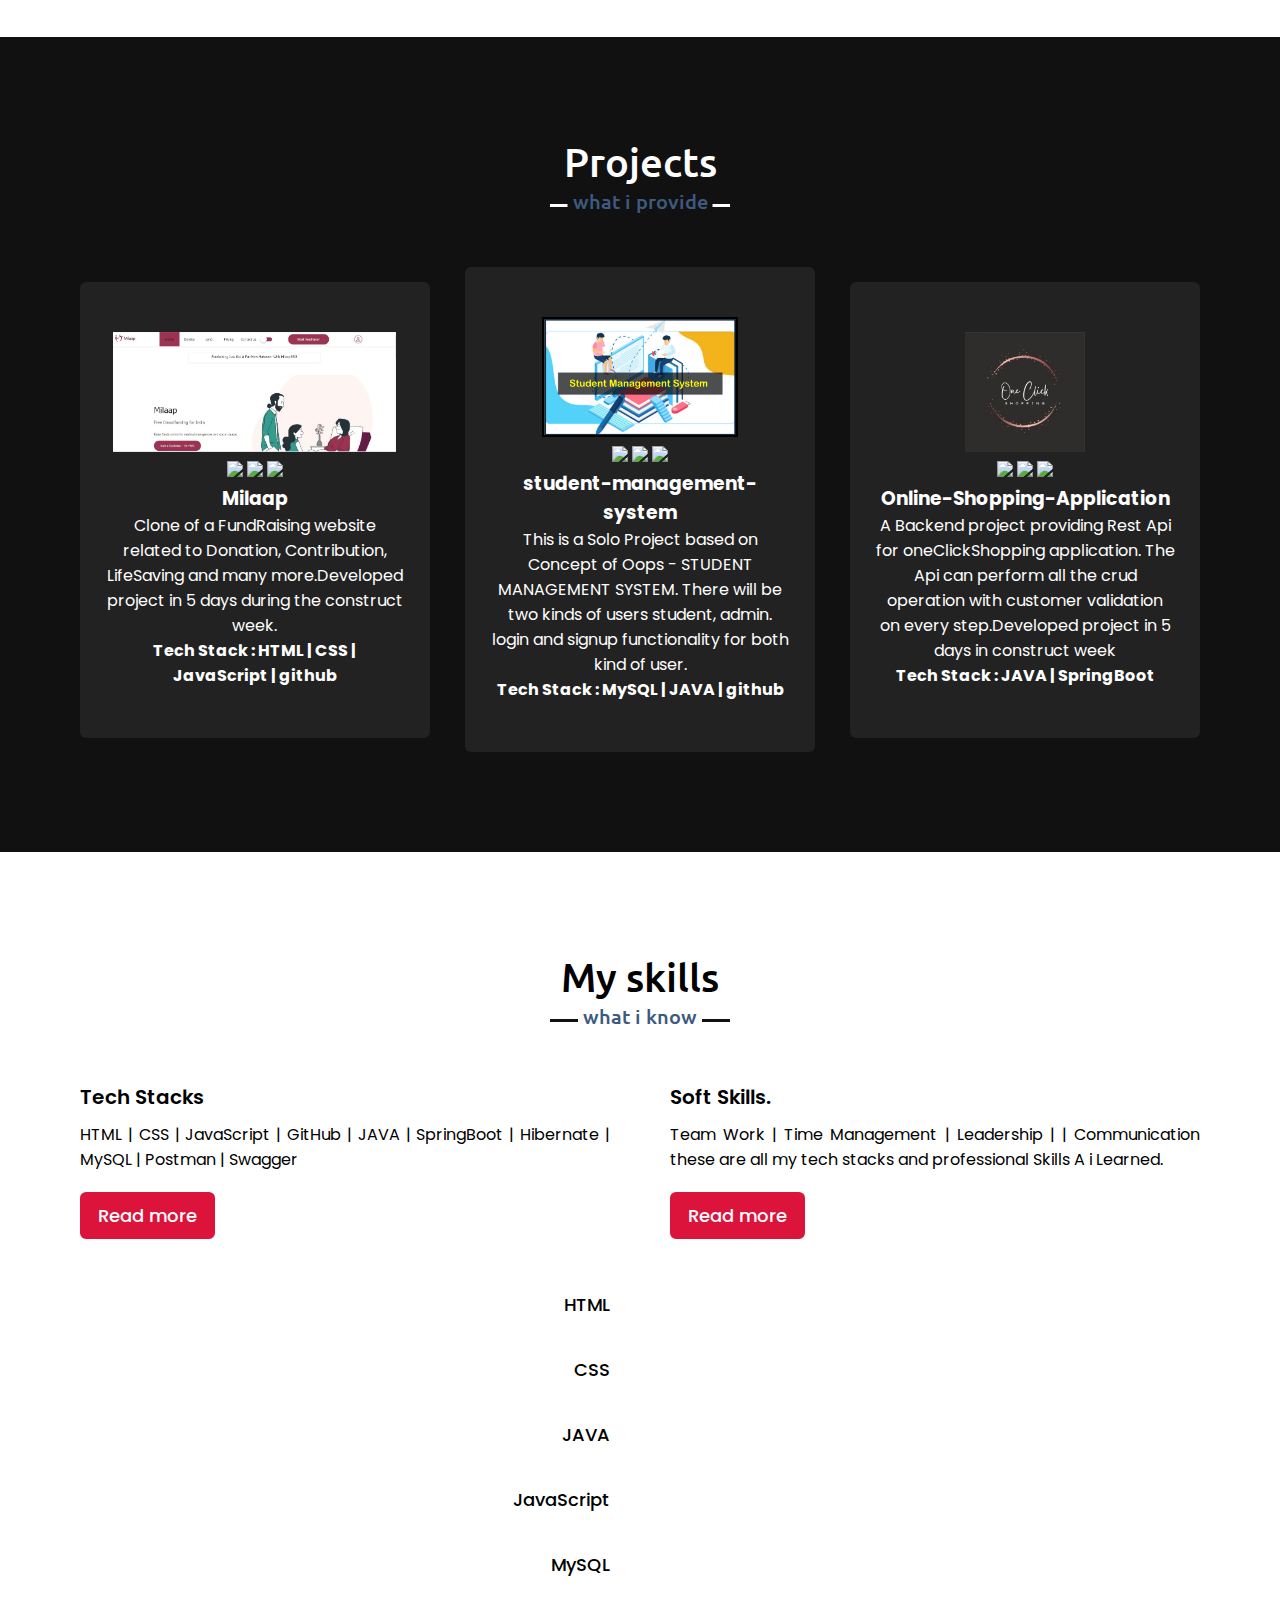
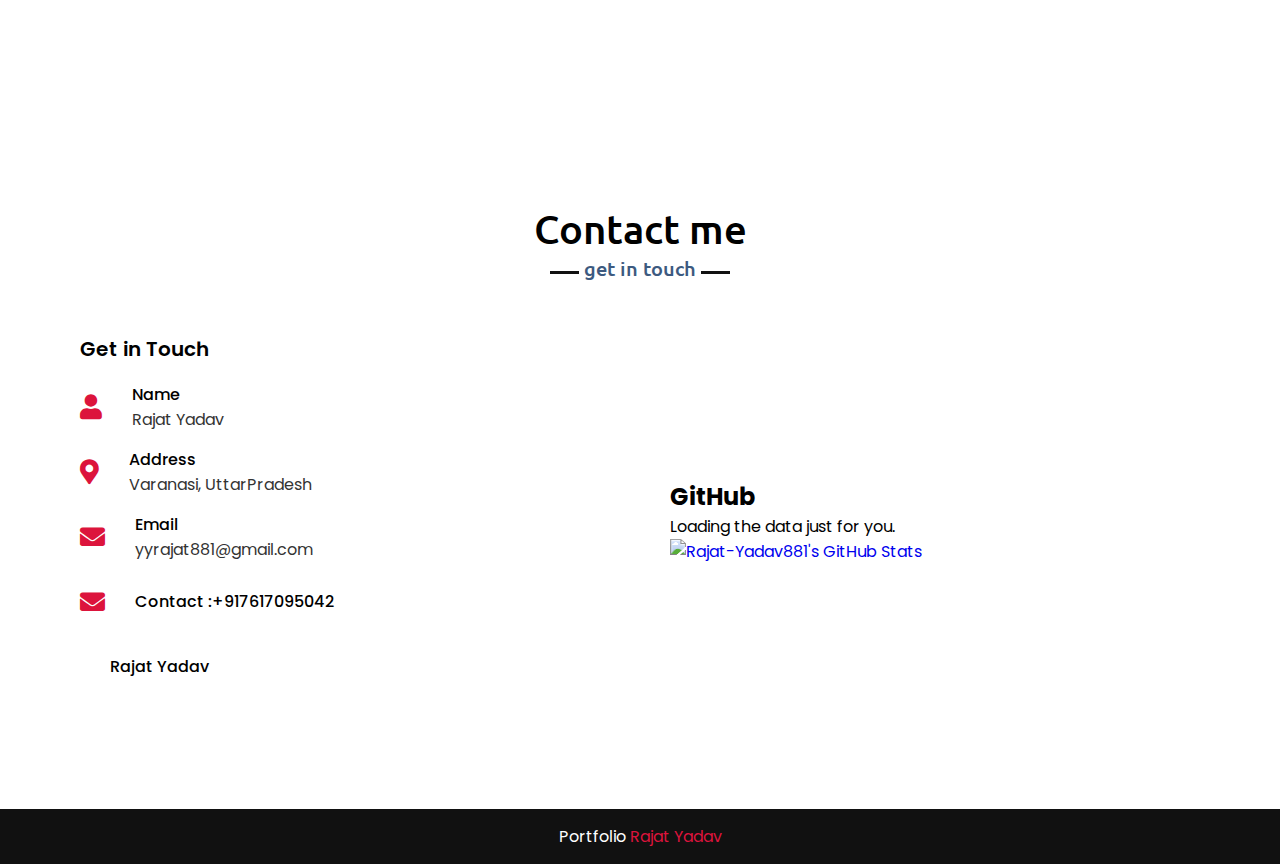
==== commit 7623e30b: "ok" ====
--- a/index.html
+++ b/index.html
@@ -54,7 +54,7 @@
             <h2 class="title">About me</h2>
             <div class="about-content">
                 <div class="column left">
-                    <img src="images/profile-1.jpeg" alt="">
+                    <img src="images/Rajat Kumar Yadav (1).jpg" alt="">
                 </div>
                 <div class="column right">
                     <div class="text">I'm Rajat and I'm a <span class="typing-2"></span></div>
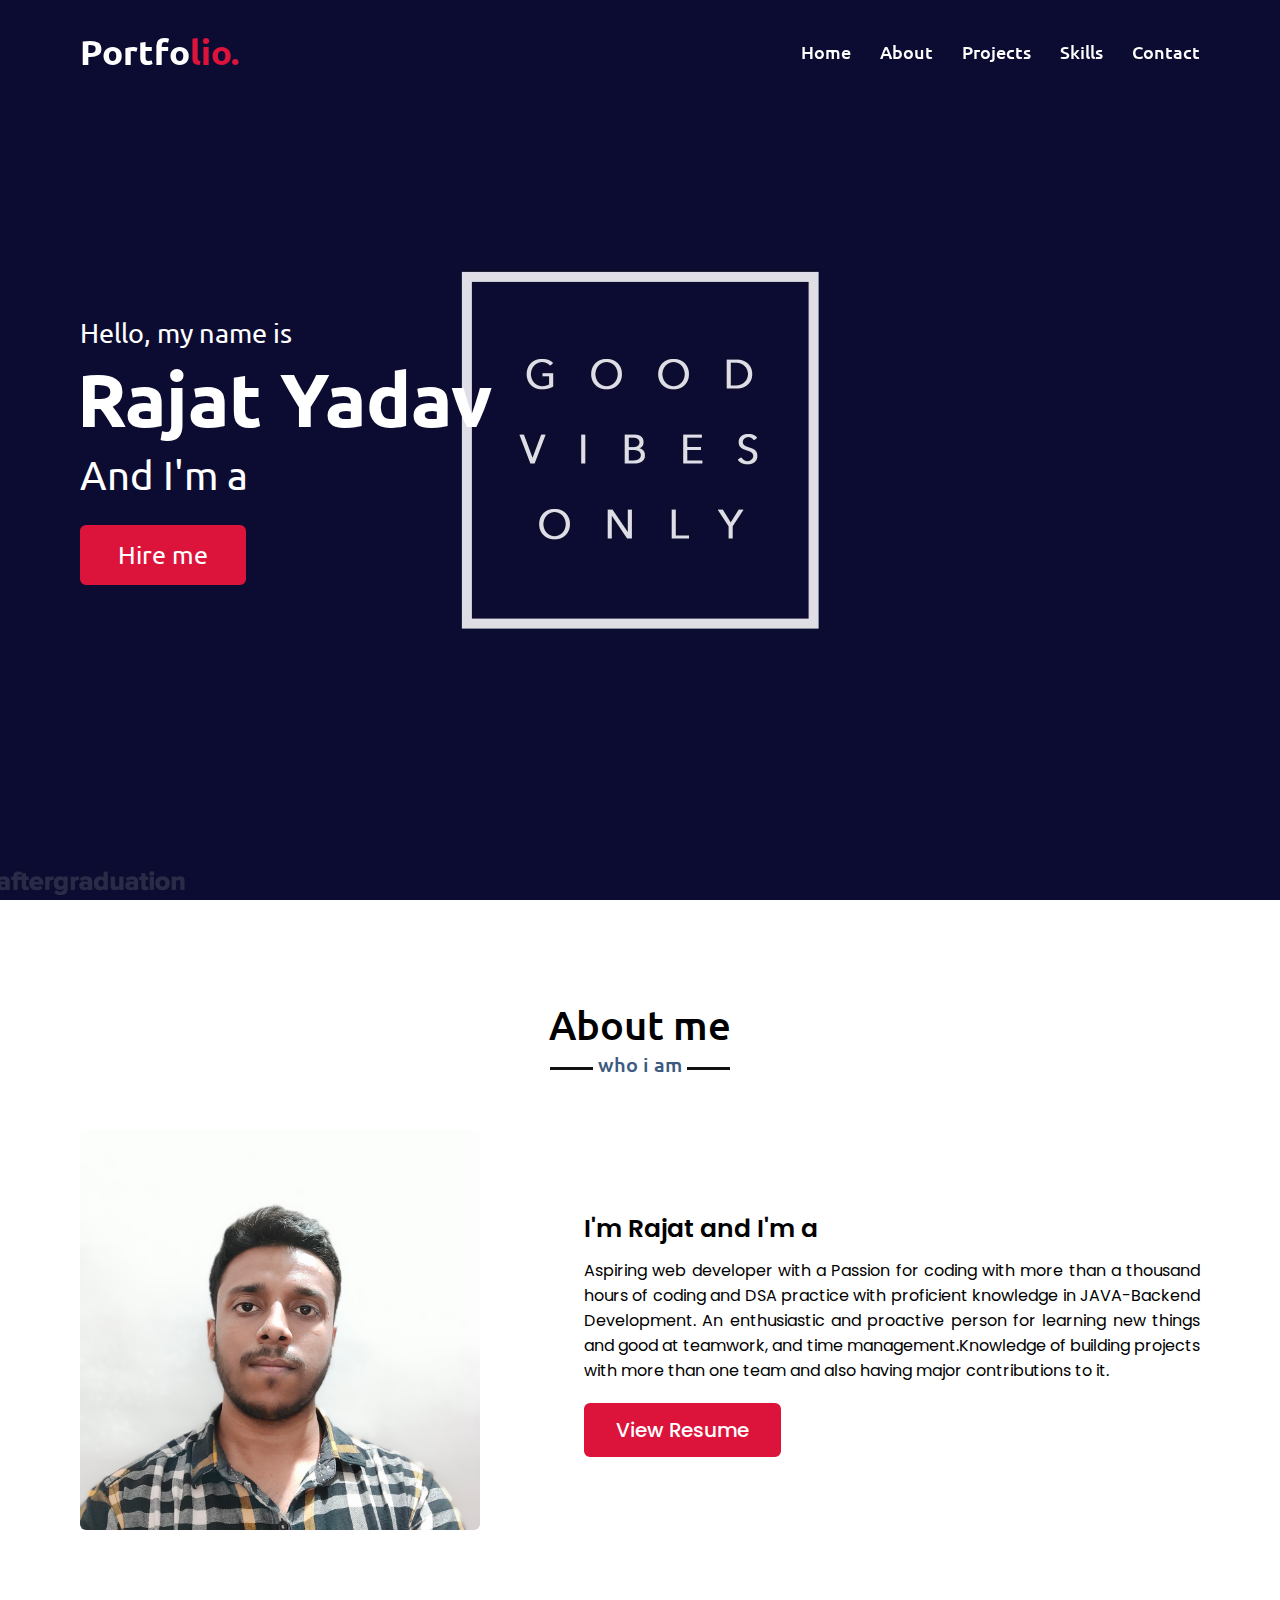
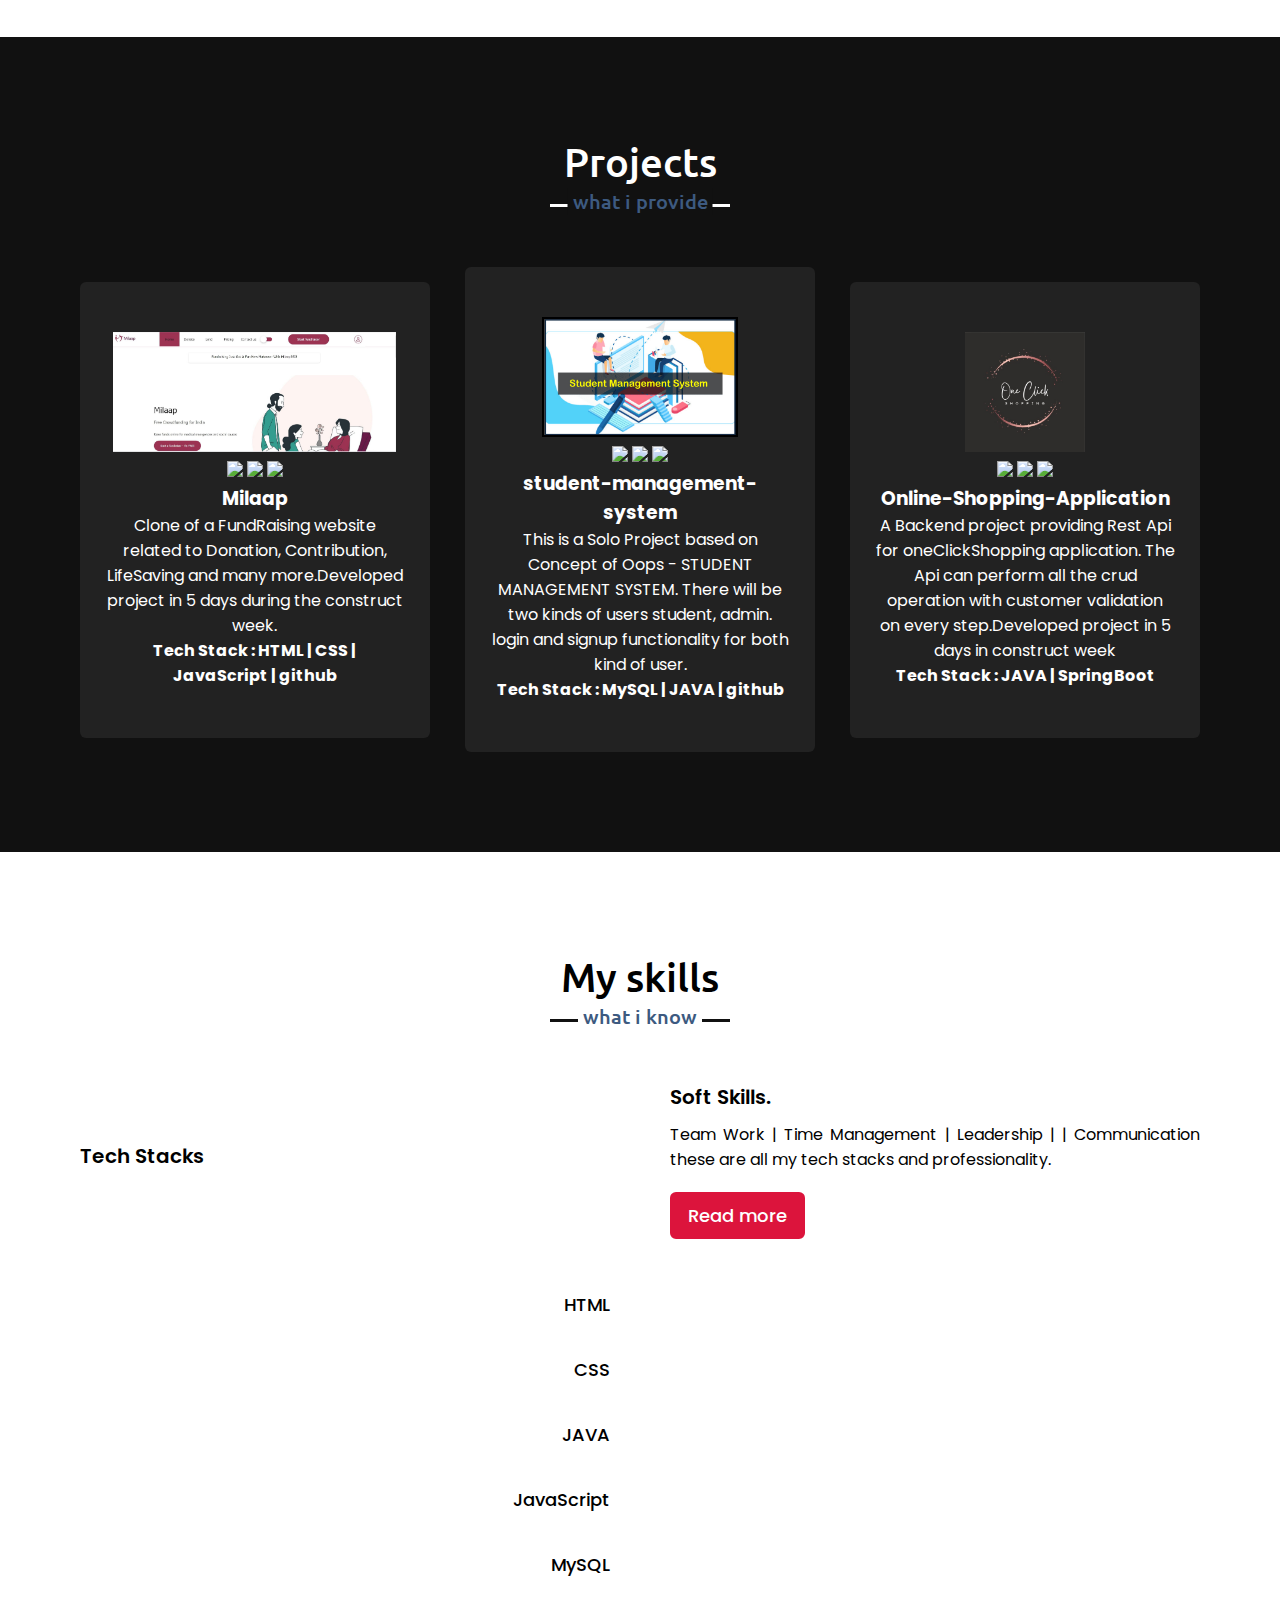
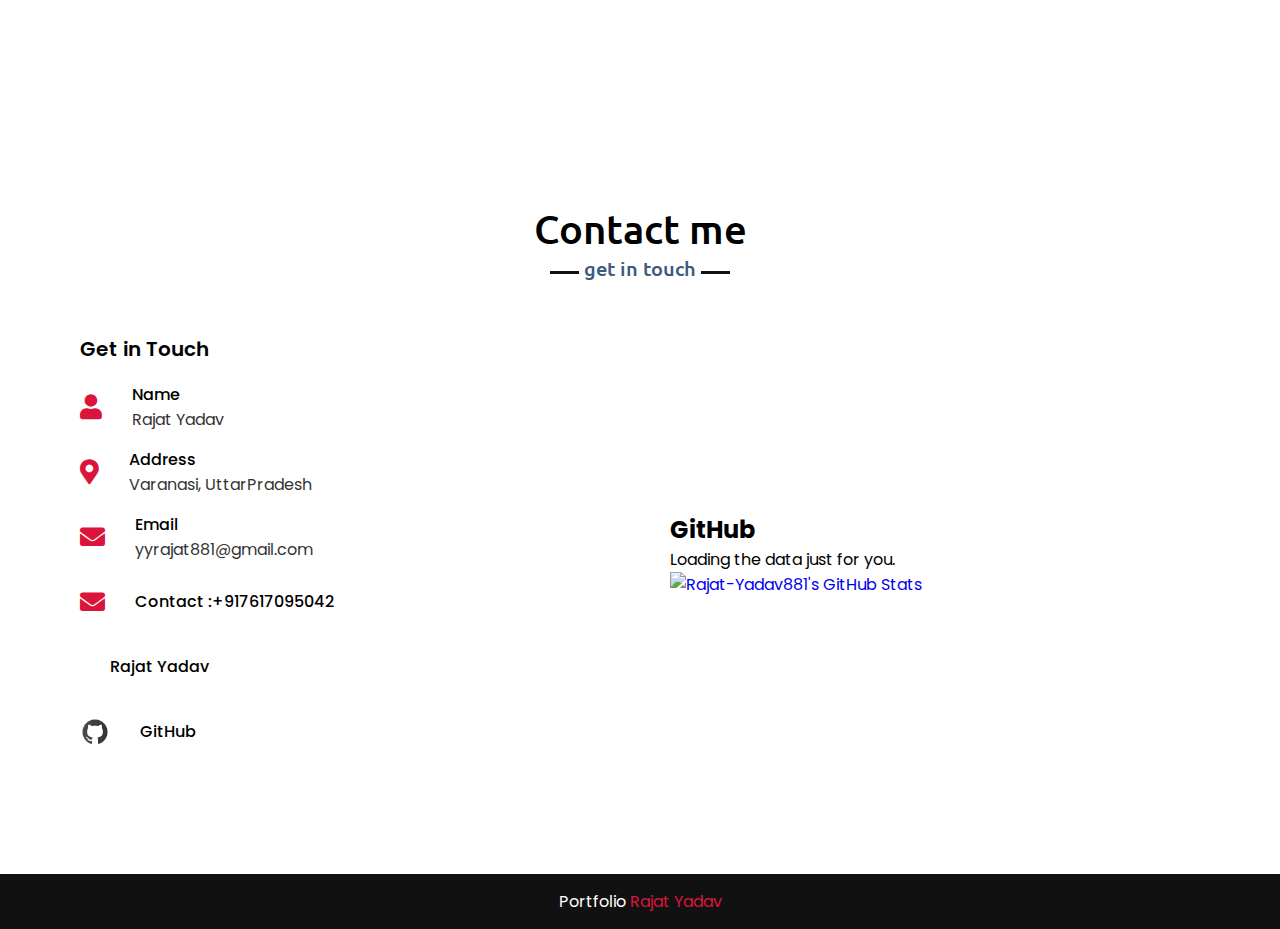
==== commit 471df73b: "p" ====
--- a/index.html
+++ b/index.html
@@ -58,7 +58,7 @@
                 </div>
                 <div class="column right">
                     <div class="text">I'm Rajat and I'm a <span class="typing-2"></span></div>
-                    <p>I am very excited to say that I had done more than a thousand hours of coding and DSA practice with proficient knowledge in JAVA-Backend Development. I am the very enthusiastic and proactive person for learning new things and am also good at teamwork, and time management. I have knowledge of building projects with more than one team and also have major contributions to it</p>
+                    <p>Aspiring web developer with a Passion for coding with more than a thousand hours of coding and DSA practice with proficient knowledge in JAVA-Backend Development. An enthusiastic and proactive person for learning new things and good at teamwork, and time management.Knowledge of building projects with more than one team and also having major contributions to it.</p>
                     <a href="https://drive.google.com/uc?export=download&id=1FH0e9hUYEWpfNUwDpYj1N8Ql7I7G68Jq" onclick="window.open('https://drive.google.com/file/d/1FH0e9hUYEWpfNUwDpYj1N8Ql7I7G68Jq/view?usp=sharing')">View Resume</a>
                     
                 </div>
@@ -134,12 +134,12 @@
             <div class="skills-content">
                 <div class="column left">
                     <div class="text">Tech Stacks</div>
-                    <p>HTML | CSS | JavaScript | GitHub | JAVA | SpringBoot | Hibernate | MySQL | Postman | Swagger</p>
-                    <a href="#">Read more</a>
+                    <!-- <p>HTML | CSS | JavaScript | GitHub | JAVA | SpringBoot | Hibernate | MySQL | Postman | Swagger</p>
+                    <a href="#">Read more</a> -->
                 </div>
                 <div class="column left">
                     <div class="text">Soft Skills.</div>
-                    <p>Team Work | Time Management | Leadership | | Communication these are all my tech stacks and professional Skills A i Learned.</p>
+                    <p>Team Work | Time Management | Leadership | | Communication these are all my tech stacks and professionality.</p>
                     <a href="#">Read more</a>
                 </div>
                 <div style="margin-top: 40px;" class="column right">
@@ -279,6 +279,12 @@
                             <img  class="fli" src="https://static.vecteezy.com/system/resources/previews/009/097/186/original/blue-color-white-background-linkedin-design-logo-sign-symbol-free-vector.jpg" height="30px" alt="">
                             <div class="info">
                                 <div class="head"><a href="https://www.linkedin.com/in/rajat-yadav-5b1b24233/" target="_blank" style="color: black;">Rajat Yadav</a></div>                          
+                            </div>
+                        </div>
+                        <div class="row">
+                            <img  class="fli" src="./images/github.png" height="30px" alt="">
+                            <div class="info">
+                                <div class="head"><a href="https://github.com/Rajat-Yadav881" target="_blank" style="color: black;">GitHub</a></div>                          
                             </div>
                         </div>
                     </div>
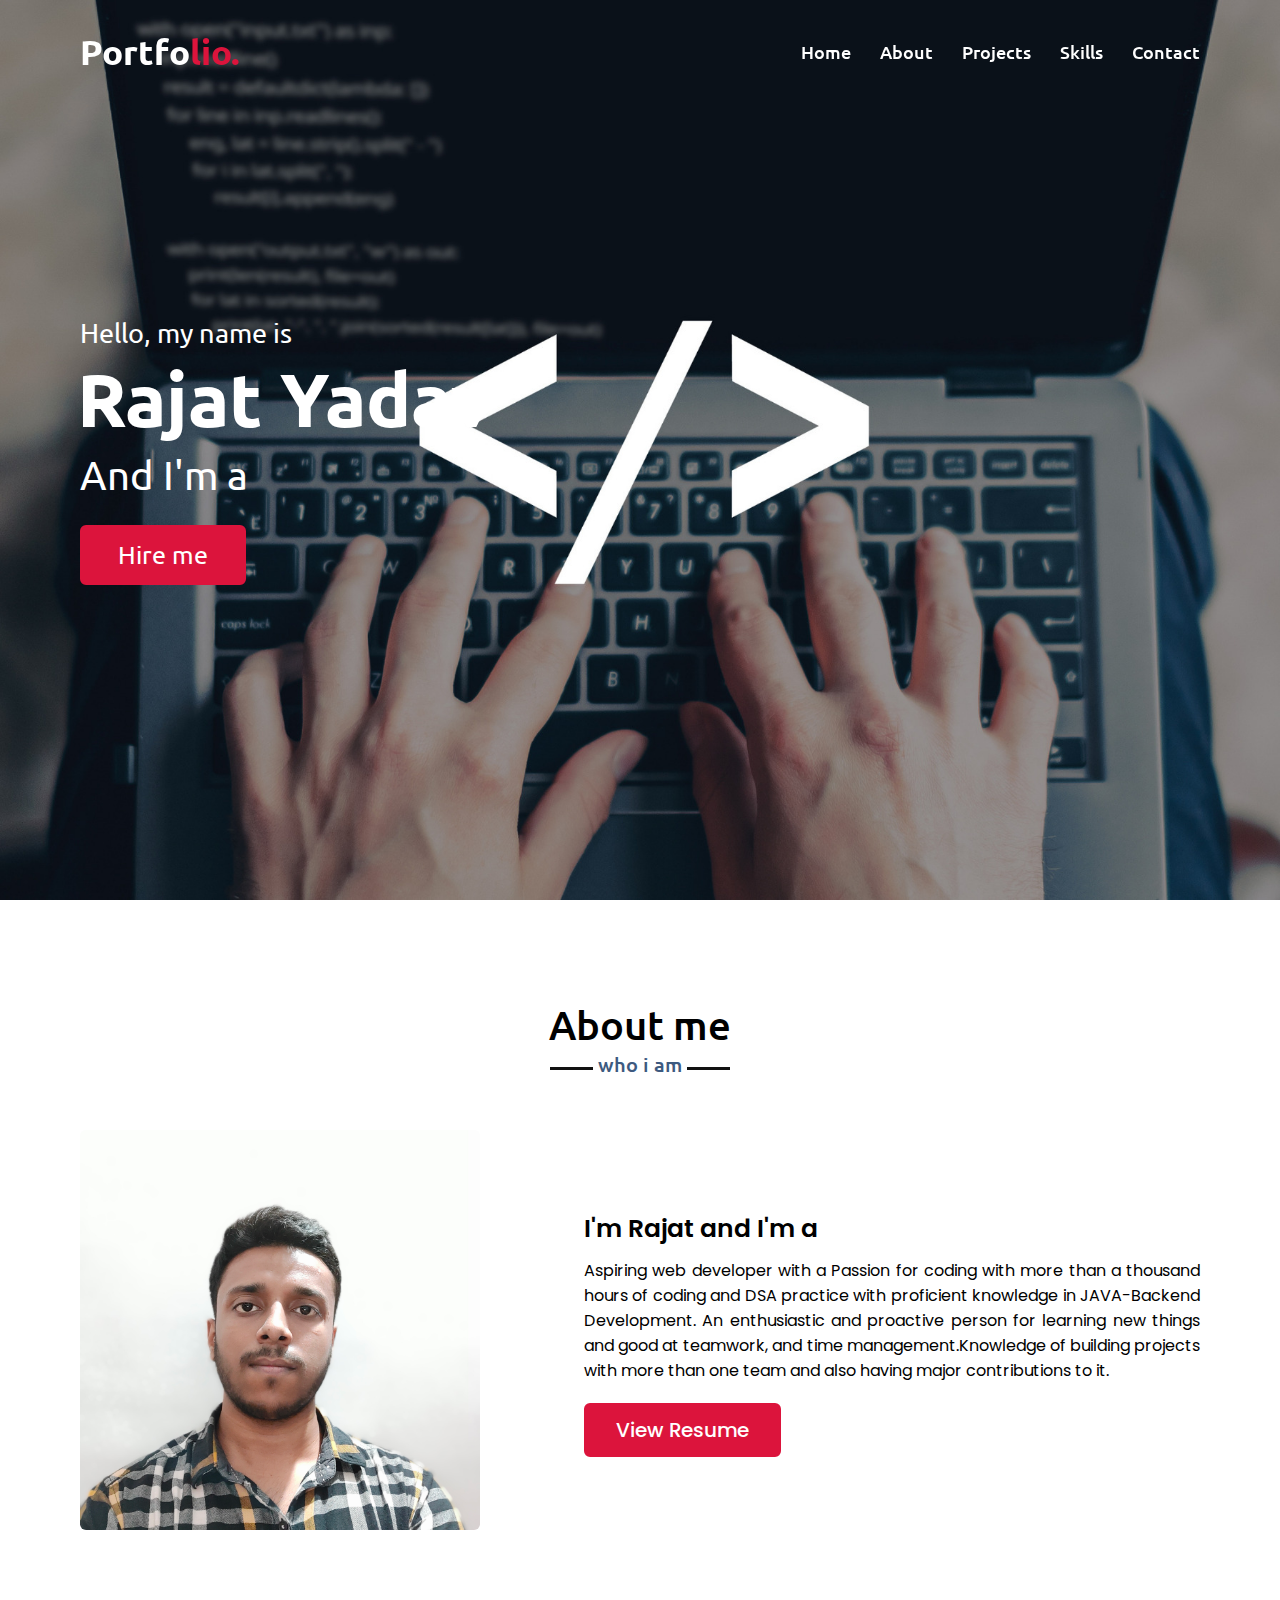
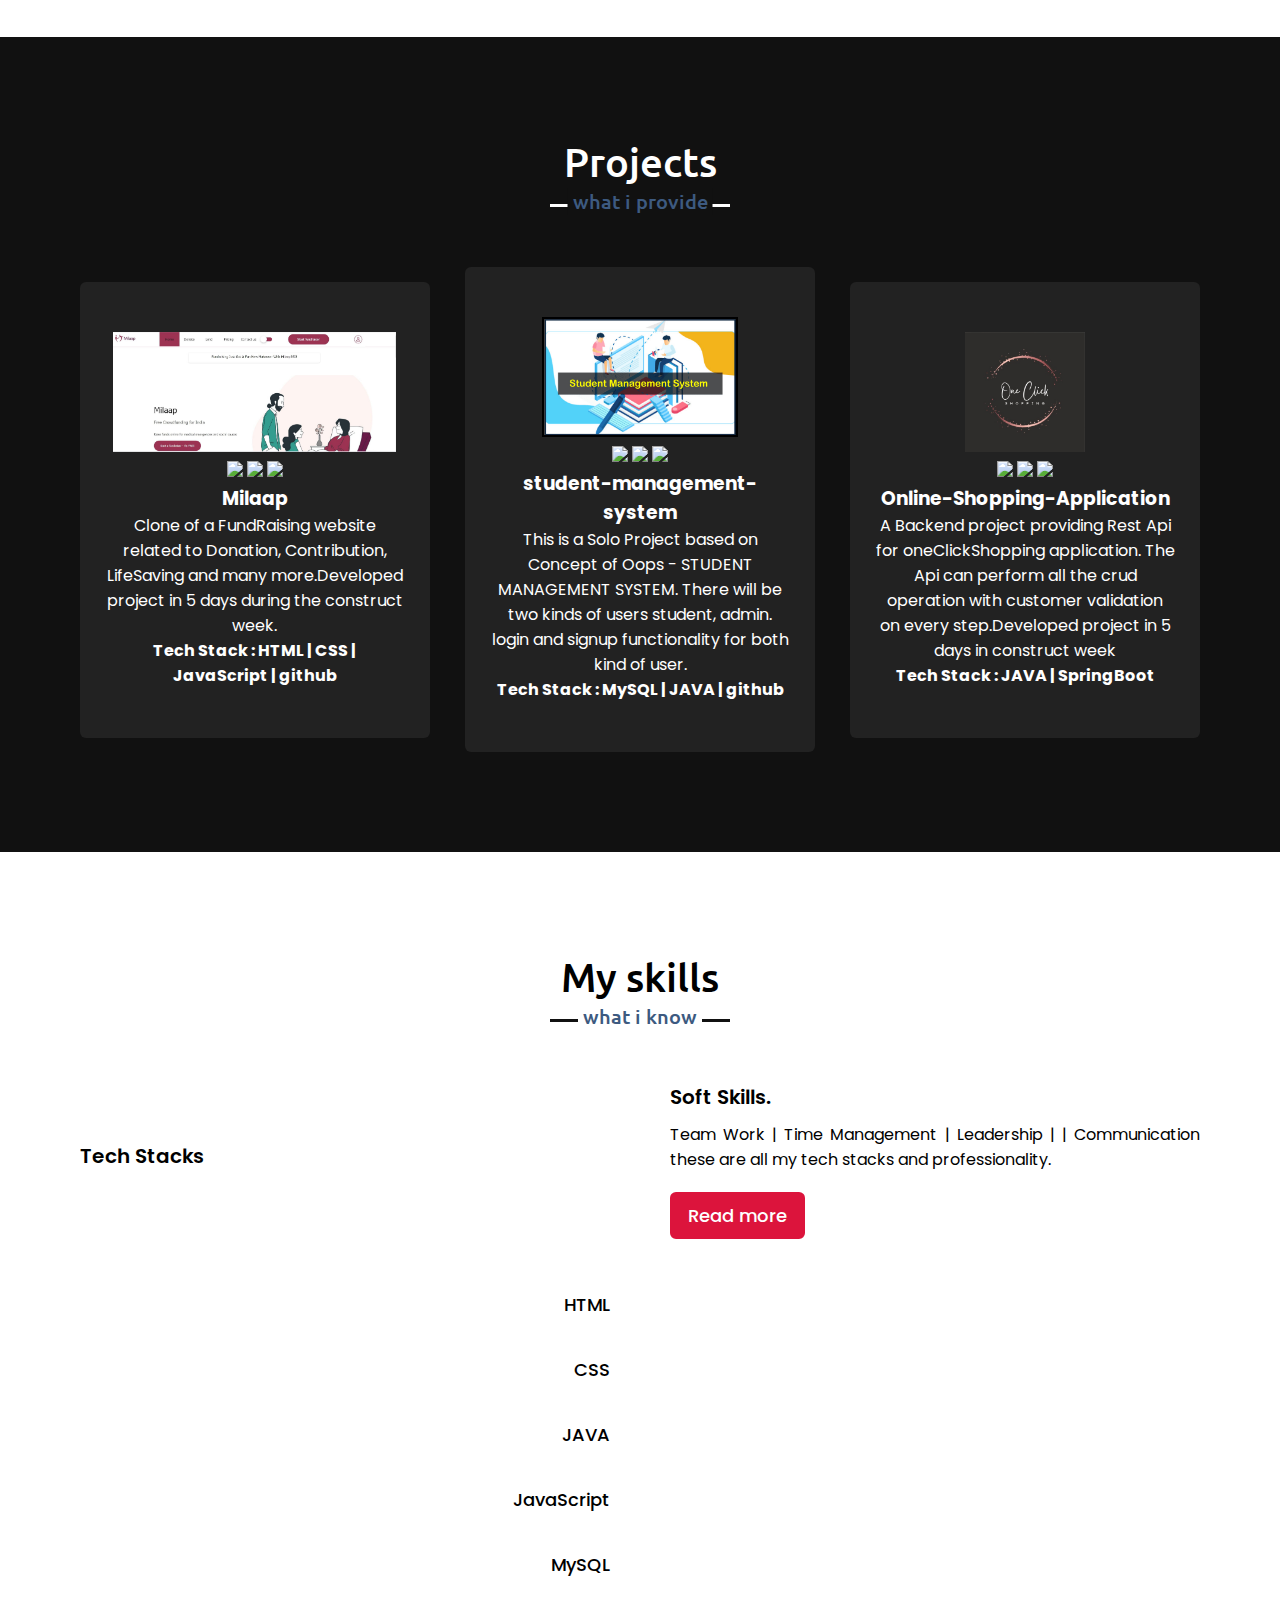
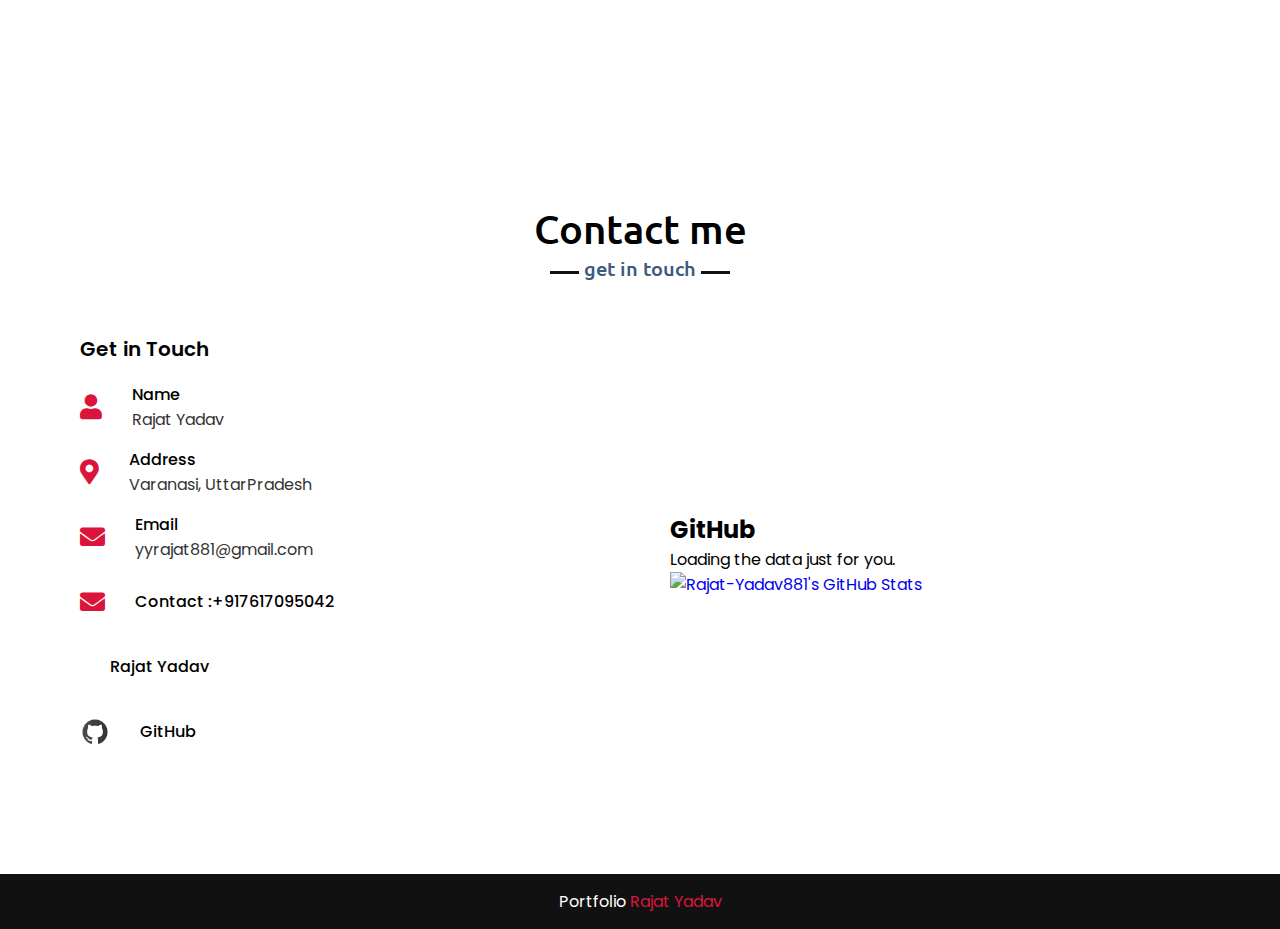
==== commit 95c4f70b: "p" ====
--- a/index.html
+++ b/index.html
@@ -60,7 +60,7 @@
                     <div class="text">I'm Rajat and I'm a <span class="typing-2"></span></div>
                     <p>Aspiring web developer with a Passion for coding with more than a thousand hours of coding and DSA practice with proficient knowledge in JAVA-Backend Development. An enthusiastic and proactive person for learning new things and good at teamwork, and time management.Knowledge of building projects with more than one team and also having major contributions to it.</p>
                     <a href="https://drive.google.com/uc?export=download&id=1FH0e9hUYEWpfNUwDpYj1N8Ql7I7G68Jq" onclick="window.open('https://drive.google.com/file/d/1FH0e9hUYEWpfNUwDpYj1N8Ql7I7G68Jq/view?usp=sharing')">View Resume</a>
-                    
+             
                 </div>
             </div>                      
         </div>
@@ -103,7 +103,7 @@
                             <h4>Tech Stack : MySQL | JAVA | github</h4>
                         </div>
                         
-
+        
                     </div>
                 </div>
                 <div class="card">
--- a/style.css
+++ b/style.css
@@ -174,7 +174,7 @@
 /* home section styling */
 .home{
     display: flex;
-    background: url("images/banner.jpg") no-repeat center;
+    background: url("images/banner.jpeg") no-repeat center;
     height: 100vh;
     color: #fff;
     min-height: 500px;
